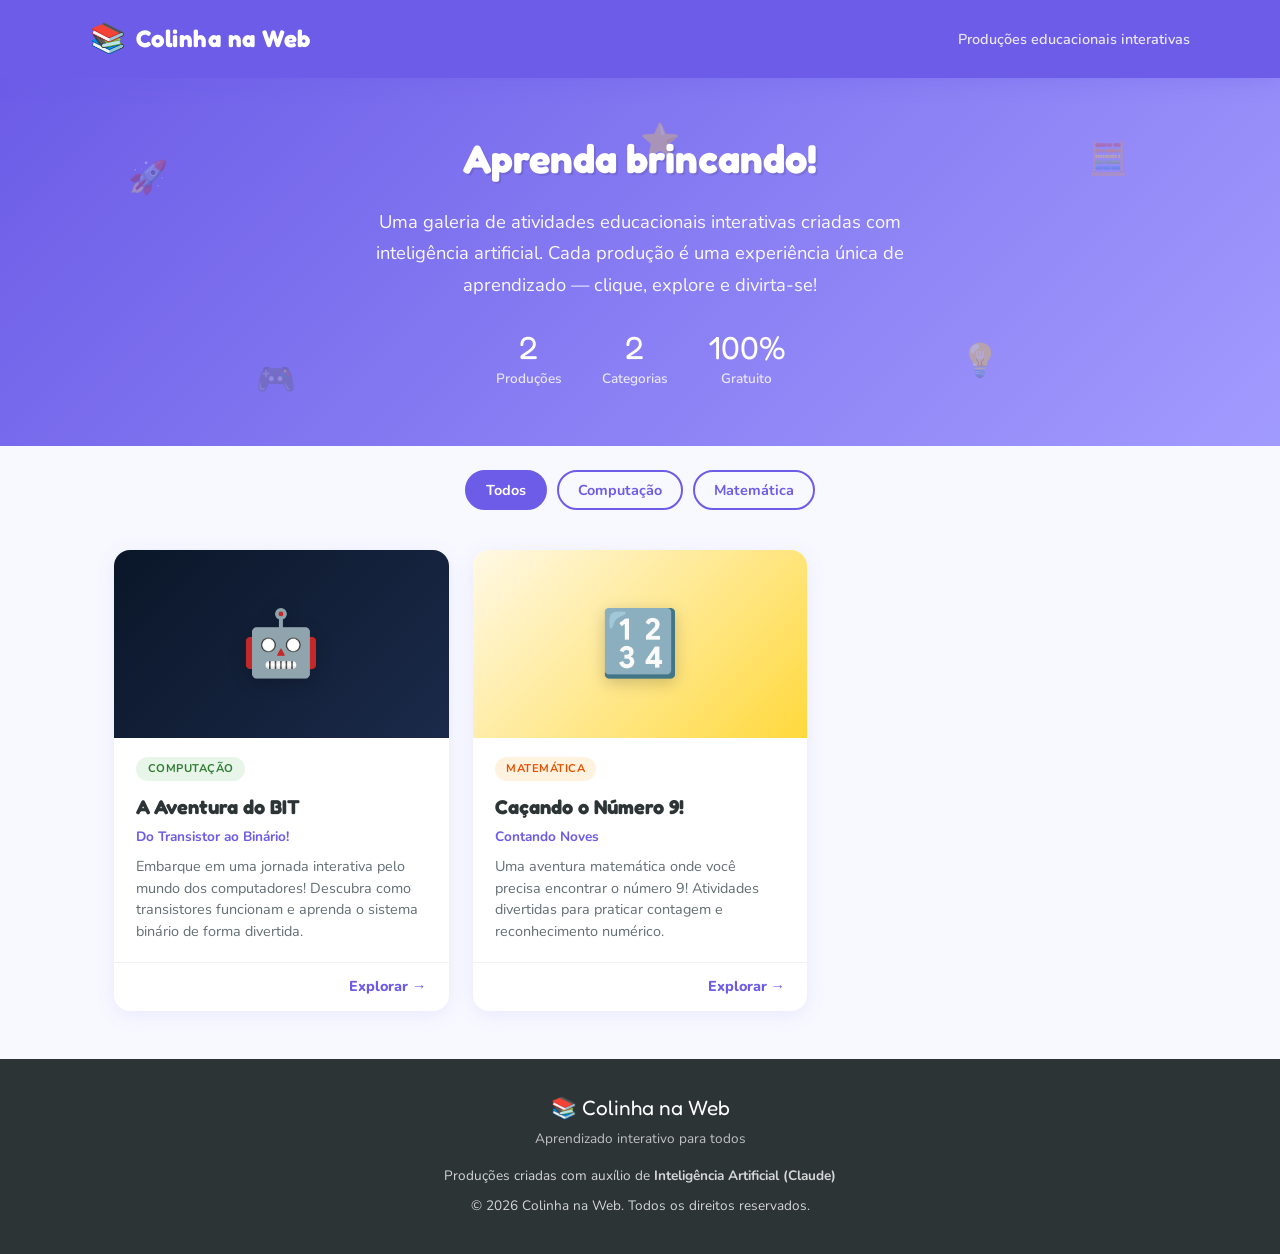
==== index.html @ 676eaa35 "feat: site inicial Colinha na Web com 2 produções - Página principal com galeria de cards (index.htm" ====
<!DOCTYPE html>
<html lang="pt-BR">
<head>
    <meta charset="UTF-8">
    <meta name="viewport" content="width=device-width, initial-scale=1.0">
    <title>Colinha na Web — Produções Educacionais Interativas</title>
    <meta name="description" content="Galeria de produções educacionais interativas feitas com inteligência artificial. Aprenda brincando com atividades de Matemática, Computação e muito mais!">
    <meta name="keywords" content="educação, interativo, matemática, computação, crianças, aprendizado, HTML, jogos educativos">
    <meta name="author" content="Colinha na Web">

    <!-- Open Graph -->
    <meta property="og:title" content="Colinha na Web — Produções Educacionais Interativas">
    <meta property="og:description" content="Galeria de produções educacionais interativas. Aprenda brincando!">
    <meta property="og:type" content="website">
    <meta property="og:url" content="https://colinhanaweb.com.br">
    <meta property="og:image" content="https://colinhanaweb.com.br/assets/og-image.png">
    <meta property="og:locale" content="pt_BR">

    <!-- Favicon -->
    <link rel="icon" type="image/x-icon" href="assets/favicon.ico">

    <!-- Google Fonts -->
    <link rel="preconnect" href="https://fonts.googleapis.com">
    <link rel="preconnect" href="https://fonts.gstatic.com" crossorigin>
    <link href="https://fonts.googleapis.com/css2?family=Fredoka+One&family=Nunito:wght@400;600;700;800&display=swap" rel="stylesheet">

    <link rel="stylesheet" href="style.css">
</head>
<body>

    <!-- Header -->
    <header class="header">
        <div class="header-content">
            <div class="logo">
                <span class="logo-icon">📚</span>
                <h1 class="logo-text">Colinha na Web</h1>
            </div>
            <p class="tagline">Produções educacionais interativas</p>
        </div>
    </header>

    <!-- Hero -->
    <section class="hero">
        <div class="hero-content">
            <h2 class="hero-title">Aprenda brincando!</h2>
            <p class="hero-description">
                Uma galeria de atividades educacionais interativas criadas com inteligência artificial.
                Cada produção é uma experiência única de aprendizado — clique, explore e divirta-se!
            </p>
            <div class="hero-stats">
                <div class="stat">
                    <span class="stat-number">2</span>
                    <span class="stat-label">Produções</span>
                </div>
                <div class="stat">
                    <span class="stat-number">2</span>
                    <span class="stat-label">Categorias</span>
                </div>
                <div class="stat">
                    <span class="stat-number">100%</span>
                    <span class="stat-label">Gratuito</span>
                </div>
            </div>
        </div>
        <div class="hero-decoration">
            <span class="floating-emoji" style="--delay: 0s; --x: 10%; --y: 20%;">🚀</span>
            <span class="floating-emoji" style="--delay: 1s; --x: 85%; --y: 15%;">🧮</span>
            <span class="floating-emoji" style="--delay: 2s; --x: 75%; --y: 70%;">💡</span>
            <span class="floating-emoji" style="--delay: 0.5s; --x: 20%; --y: 75%;">🎮</span>
            <span class="floating-emoji" style="--delay: 1.5s; --x: 50%; --y: 10%;">⭐</span>
        </div>
    </section>

    <!-- Filtros -->
    <section class="filters">
        <div class="filters-content">
            <button class="filter-btn active" data-filter="todos">Todos</button>
            <button class="filter-btn" data-filter="computacao">Computação</button>
            <button class="filter-btn" data-filter="matematica">Matemática</button>
        </div>
    </section>

    <!-- Grid de Produções -->
    <section class="gallery">
        <div class="gallery-grid">

            <!-- Card 1: Aventura do BIT -->
            <a href="producoes/aventura-do-bit-v2.html" class="card" data-tags="computacao">
                <div class="card-thumbnail">
                    <div class="card-thumbnail-placeholder" style="background: linear-gradient(135deg, #0A1628, #1B2A4A);">
                        <span class="card-thumbnail-emoji">🤖</span>
                    </div>
                </div>
                <div class="card-body">
                    <div class="card-tags">
                        <span class="tag tag-computacao">Computação</span>
                    </div>
                    <h3 class="card-title">A Aventura do BIT</h3>
                    <p class="card-subtitle">Do Transistor ao Binário!</p>
                    <p class="card-description">
                        Embarque em uma jornada interativa pelo mundo dos computadores!
                        Descubra como transistores funcionam e aprenda o sistema binário de forma divertida.
                    </p>
                </div>
                <div class="card-footer">
                    <span class="card-cta">Explorar →</span>
                </div>
            </a>

            <!-- Card 2: Contando Noves -->
            <a href="producoes/contando-noves.html" class="card" data-tags="matematica">
                <div class="card-thumbnail">
                    <div class="card-thumbnail-placeholder" style="background: linear-gradient(135deg, #FFF9E6, #FFD93D);">
                        <span class="card-thumbnail-emoji">🔢</span>
                    </div>
                </div>
                <div class="card-body">
                    <div class="card-tags">
                        <span class="tag tag-matematica">Matemática</span>
                    </div>
                    <h3 class="card-title">Caçando o Número 9!</h3>
                    <p class="card-subtitle">Contando Noves</p>
                    <p class="card-description">
                        Uma aventura matemática onde você precisa encontrar o número 9!
                        Atividades divertidas para praticar contagem e reconhecimento numérico.
                    </p>
                </div>
                <div class="card-footer">
                    <span class="card-cta">Explorar →</span>
                </div>
            </a>

        </div>
    </section>

    <!-- Footer -->
    <footer class="footer">
        <div class="footer-content">
            <div class="footer-brand">
                <span class="footer-logo">📚 Colinha na Web</span>
                <p class="footer-tagline">Aprendizado interativo para todos</p>
            </div>
            <div class="footer-info">
                <p>Produções criadas com auxílio de <strong>Inteligência Artificial (Claude)</strong></p>
                <p class="footer-copyright">&copy; 2026 Colinha na Web. Todos os direitos reservados.</p>
            </div>
        </div>
    </footer>

    <script src="script.js"></script>
</body>
</html>
---- style.css ----
/* ===== VARIÁVEIS ===== */
:root {
    --cor-primaria: #6C5CE7;
    --cor-secundaria: #00B894;
    --cor-destaque: #FF6B35;
    --cor-rosa: #E84393;
    --cor-amarelo: #FFD93D;
    --cor-azul: #0984E3;

    --bg-principal: #F8F9FF;
    --bg-card: #FFFFFF;
    --bg-header: #6C5CE7;

    --texto-escuro: #2D3436;
    --texto-medio: #636E72;
    --texto-claro: #B2BEC3;

    --sombra-card: 0 4px 20px rgba(108, 92, 231, 0.1);
    --sombra-card-hover: 0 8px 40px rgba(108, 92, 231, 0.2);

    --raio-borda: 16px;
    --raio-borda-sm: 8px;
    --raio-borda-tag: 20px;

    --transicao: 0.3s ease;

    --max-largura: 1100px;
}

/* ===== RESET ===== */
*,
*::before,
*::after {
    margin: 0;
    padding: 0;
    box-sizing: border-box;
}

/* ===== BASE ===== */
body {
    font-family: 'Nunito', sans-serif;
    background: var(--bg-principal);
    color: var(--texto-escuro);
    min-height: 100vh;
    overflow-x: hidden;
    line-height: 1.6;
}

/* ===== HEADER ===== */
.header {
    background: var(--bg-header);
    color: white;
    padding: 1rem 1.5rem;
    position: sticky;
    top: 0;
    z-index: 100;
    box-shadow: 0 2px 20px rgba(108, 92, 231, 0.3);
}

.header-content {
    max-width: var(--max-largura);
    margin: 0 auto;
    display: flex;
    align-items: center;
    justify-content: space-between;
    flex-wrap: wrap;
    gap: 0.5rem;
}

.logo {
    display: flex;
    align-items: center;
    gap: 0.6rem;
}

.logo-icon {
    font-size: 1.8rem;
}

.logo-text {
    font-family: 'Fredoka One', cursive;
    font-size: 1.5rem;
    letter-spacing: 0.5px;
}

.tagline {
    font-size: 0.9rem;
    opacity: 0.85;
    font-weight: 600;
}

/* ===== HERO ===== */
.hero {
    position: relative;
    background: linear-gradient(135deg, var(--cor-primaria) 0%, #a29bfe 100%);
    color: white;
    padding: 3rem 1.5rem 3.5rem;
    text-align: center;
    overflow: hidden;
}

.hero-content {
    position: relative;
    z-index: 2;
    max-width: var(--max-largura);
    margin: 0 auto;
}

.hero-title {
    font-family: 'Fredoka One', cursive;
    font-size: 2.5rem;
    margin-bottom: 1rem;
    text-shadow: 2px 2px 0 rgba(0, 0, 0, 0.1);
}

.hero-description {
    font-size: 1.15rem;
    max-width: 600px;
    margin: 0 auto 2rem;
    opacity: 0.95;
    line-height: 1.7;
}

.hero-stats {
    display: flex;
    justify-content: center;
    gap: 2.5rem;
    flex-wrap: wrap;
}

.stat {
    display: flex;
    flex-direction: column;
    align-items: center;
}

.stat-number {
    font-family: 'Fredoka One', cursive;
    font-size: 2rem;
    line-height: 1;
}

.stat-label {
    font-size: 0.85rem;
    opacity: 0.8;
    font-weight: 600;
    margin-top: 0.25rem;
}

/* Emojis flutuantes no hero */
.hero-decoration {
    position: absolute;
    top: 0;
    left: 0;
    width: 100%;
    height: 100%;
    pointer-events: none;
    z-index: 1;
}

.floating-emoji {
    position: absolute;
    font-size: 2rem;
    left: var(--x);
    top: var(--y);
    animation: float 4s ease-in-out infinite;
    animation-delay: var(--delay);
    opacity: 0.3;
}

@keyframes float {
    0%, 100% { transform: translateY(0) rotate(0deg); }
    50% { transform: translateY(-15px) rotate(10deg); }
}

/* ===== FILTROS ===== */
.filters {
    padding: 1.5rem;
    background: var(--bg-principal);
    position: sticky;
    top: 60px;
    z-index: 50;
}

.filters-content {
    max-width: var(--max-largura);
    margin: 0 auto;
    display: flex;
    gap: 0.6rem;
    flex-wrap: wrap;
    justify-content: center;
}

.filter-btn {
    font-family: 'Nunito', sans-serif;
    font-size: 0.9rem;
    font-weight: 700;
    padding: 0.5rem 1.2rem;
    border: 2px solid var(--cor-primaria);
    border-radius: var(--raio-borda-tag);
    background: transparent;
    color: var(--cor-primaria);
    cursor: pointer;
    transition: var(--transicao);
}

.filter-btn:hover {
    background: rgba(108, 92, 231, 0.1);
}

.filter-btn.active {
    background: var(--cor-primaria);
    color: white;
}

/* ===== GALERIA ===== */
.gallery {
    padding: 1rem 1.5rem 3rem;
    max-width: var(--max-largura);
    margin: 0 auto;
}

.gallery-grid {
    display: grid;
    grid-template-columns: repeat(auto-fill, minmax(300px, 1fr));
    gap: 1.5rem;
}

/* ===== CARD ===== */
.card {
    background: var(--bg-card);
    border-radius: var(--raio-borda);
    box-shadow: var(--sombra-card);
    overflow: hidden;
    text-decoration: none;
    color: inherit;
    display: flex;
    flex-direction: column;
    transition: transform var(--transicao), box-shadow var(--transicao);
    opacity: 0;
    transform: translateY(20px);
    animation: cardEntrada 0.5s ease forwards;
}

.card:nth-child(1) { animation-delay: 0.1s; }
.card:nth-child(2) { animation-delay: 0.2s; }
.card:nth-child(3) { animation-delay: 0.3s; }
.card:nth-child(4) { animation-delay: 0.4s; }
.card:nth-child(5) { animation-delay: 0.5s; }
.card:nth-child(6) { animation-delay: 0.6s; }

@keyframes cardEntrada {
    to {
        opacity: 1;
        transform: translateY(0);
    }
}

.card:hover {
    transform: translateY(-6px);
    box-shadow: var(--sombra-card-hover);
}

.card.hidden {
    display: none;
}

/* Card Thumbnail */
.card-thumbnail {
    width: 100%;
    aspect-ratio: 16 / 9;
    overflow: hidden;
}

.card-thumbnail img {
    width: 100%;
    height: 100%;
    object-fit: cover;
}

.card-thumbnail-placeholder {
    width: 100%;
    height: 100%;
    display: flex;
    align-items: center;
    justify-content: center;
}

.card-thumbnail-emoji {
    font-size: 4rem;
    filter: drop-shadow(0 4px 8px rgba(0, 0, 0, 0.2));
}

/* Card Body */
.card-body {
    padding: 1.2rem 1.4rem;
    flex: 1;
}

.card-tags {
    display: flex;
    gap: 0.4rem;
    flex-wrap: wrap;
    margin-bottom: 0.6rem;
}

.tag {
    font-size: 0.7rem;
    font-weight: 700;
    padding: 0.2rem 0.7rem;
    border-radius: var(--raio-borda-tag);
    text-transform: uppercase;
    letter-spacing: 0.5px;
}

.tag-computacao {
    background: #E8F5E9;
    color: #2E7D32;
}

.tag-matematica {
    background: #FFF3E0;
    color: #E65100;
}

.tag-ciencias {
    background: #E3F2FD;
    color: #1565C0;
}

.tag-portugues {
    background: #FCE4EC;
    color: #C62828;
}

.card-title {
    font-family: 'Fredoka One', cursive;
    font-size: 1.25rem;
    color: var(--texto-escuro);
    margin-bottom: 0.2rem;
}

.card-subtitle {
    font-size: 0.85rem;
    color: var(--cor-primaria);
    font-weight: 700;
    margin-bottom: 0.5rem;
}

.card-description {
    font-size: 0.9rem;
    color: var(--texto-medio);
    line-height: 1.5;
}

/* Card Footer */
.card-footer {
    padding: 0.8rem 1.4rem;
    border-top: 1px solid #F0F0F5;
    display: flex;
    justify-content: flex-end;
}

.card-cta {
    font-size: 0.9rem;
    font-weight: 800;
    color: var(--cor-primaria);
    transition: var(--transicao);
}

.card:hover .card-cta {
    color: var(--cor-destaque);
    letter-spacing: 1px;
}

/* ===== FOOTER ===== */
.footer {
    background: var(--texto-escuro);
    color: white;
    padding: 2rem 1.5rem;
    text-align: center;
}

.footer-content {
    max-width: var(--max-largura);
    margin: 0 auto;
}

.footer-brand {
    margin-bottom: 1rem;
}

.footer-logo {
    font-family: 'Fredoka One', cursive;
    font-size: 1.3rem;
}

.footer-tagline {
    font-size: 0.85rem;
    opacity: 0.7;
    margin-top: 0.2rem;
}

.footer-info p {
    font-size: 0.85rem;
    opacity: 0.8;
    margin-bottom: 0.3rem;
}

.footer-copyright {
    margin-top: 0.5rem;
    font-size: 0.8rem;
    opacity: 0.5;
}

/* ===== RESPONSIVO ===== */
@media (max-width: 768px) {
    .header-content {
        justify-content: center;
        text-align: center;
    }

    .tagline {
        width: 100%;
    }

    .hero-title {
        font-size: 1.8rem;
    }

    .hero-description {
        font-size: 1rem;
    }

    .hero-stats {
        gap: 1.5rem;
    }

    .gallery-grid {
        grid-template-columns: 1fr;
    }

    .floating-emoji {
        font-size: 1.5rem;
        opacity: 0.2;
    }
}

@media (max-width: 480px) {
    .hero {
        padding: 2rem 1rem 2.5rem;
    }

    .hero-title {
        font-size: 1.5rem;
    }

    .stat-number {
        font-size: 1.5rem;
    }

    .card-title {
        font-size: 1.1rem;
    }
}
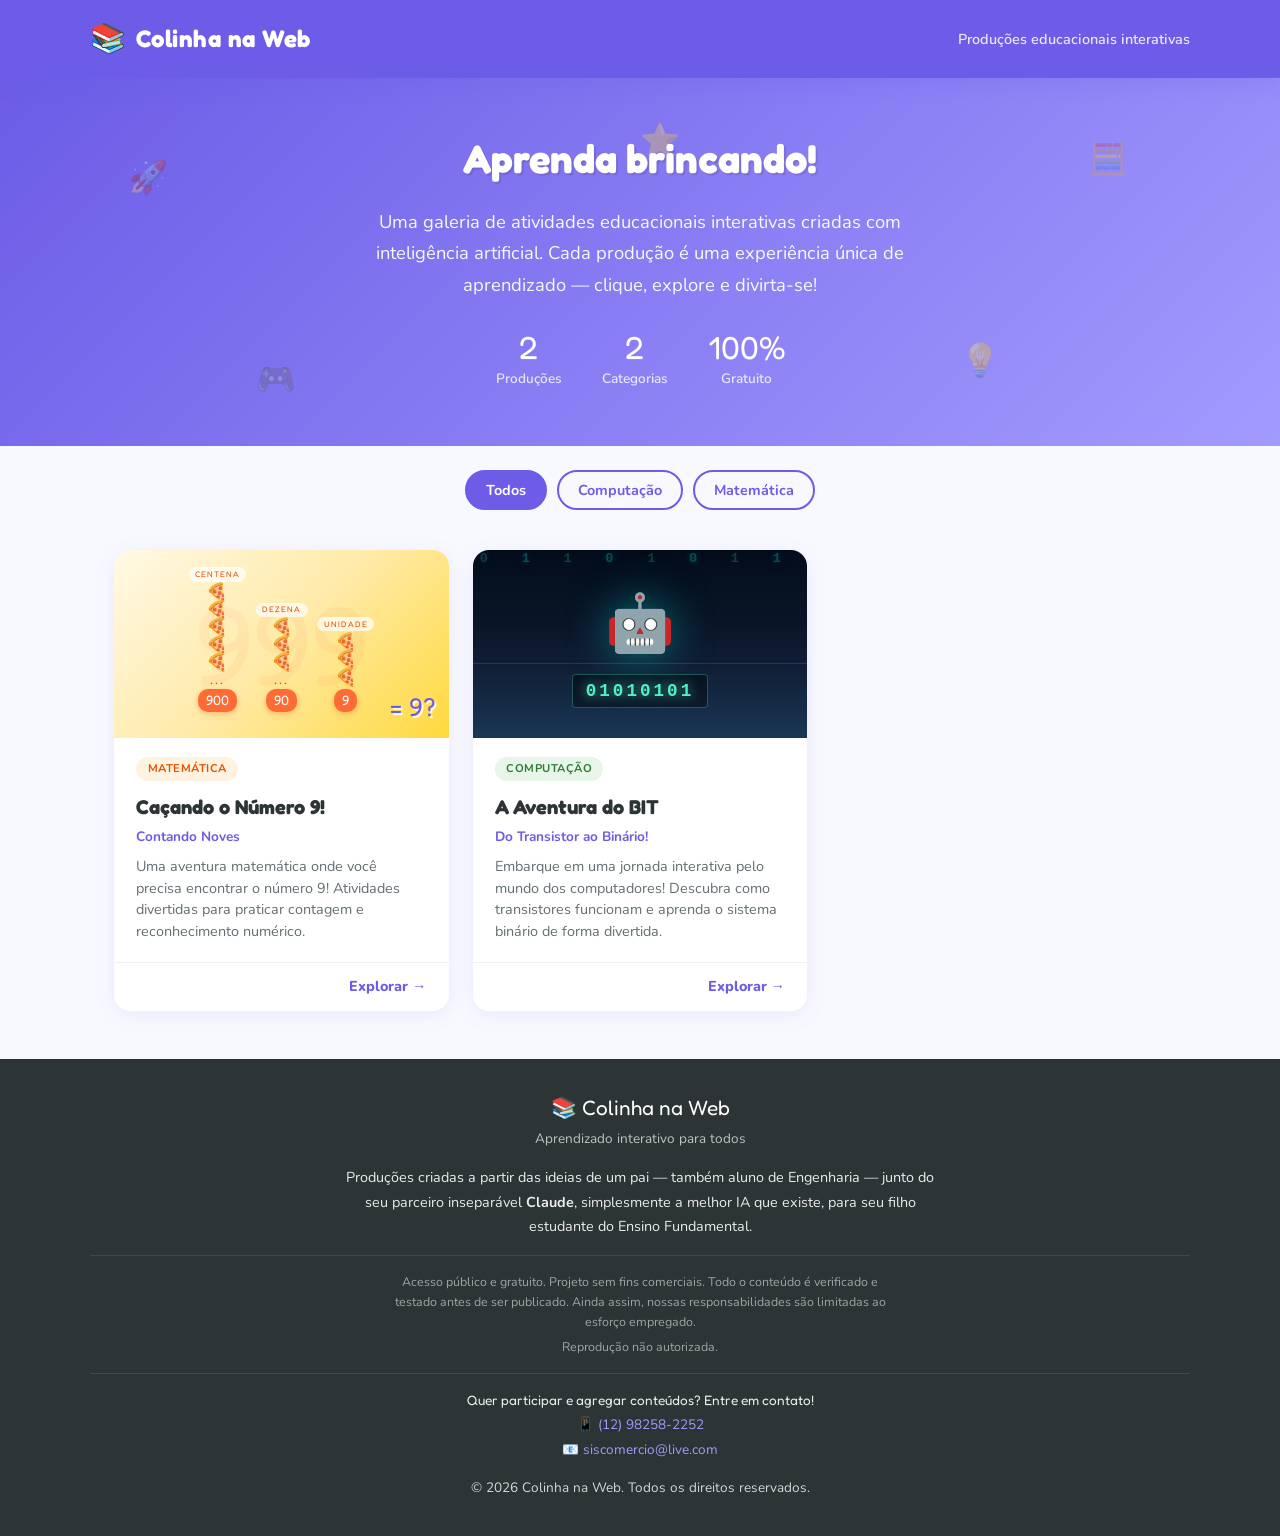
==== commit e837c1bd: "feat: footer com história do projeto, contato e capas temáticas - Capas CSS temáticas: Matrix binári" ====
--- a/index.html
+++ b/index.html
@@ -84,11 +84,87 @@
     <section class="gallery">
         <div class="gallery-grid">
 
-            <!-- Card 1: Aventura do BIT -->
+            <!-- Card 1: Contando Noves (primeiro, conforme ordem do colégio) -->
+            <a href="producoes/contando-noves.html" class="card" data-tags="matematica">
+                <div class="card-thumbnail">
+                    <div class="cover cover-noves">
+                        <!-- Pilha de pizzas -->
+                        <div class="pizza-stack">
+                            <!-- Centena -->
+                            <div class="pizza-tower pizza-tower-centena">
+                                <div class="pizza-label-top">CENTENA</div>
+                                <div class="pizza-slice">🍕</div>
+                                <div class="pizza-slice">🍕</div>
+                                <div class="pizza-slice">🍕</div>
+                                <div class="pizza-slice">🍕</div>
+                                <div class="pizza-slice">🍕</div>
+                                <div class="pizza-dots">...</div>
+                                <div class="pizza-count">900</div>
+                            </div>
+                            <!-- Dezena -->
+                            <div class="pizza-tower pizza-tower-dezena">
+                                <div class="pizza-label-top">DEZENA</div>
+                                <div class="pizza-slice">🍕</div>
+                                <div class="pizza-slice">🍕</div>
+                                <div class="pizza-slice">🍕</div>
+                                <div class="pizza-dots">...</div>
+                                <div class="pizza-count">90</div>
+                            </div>
+                            <!-- Unidade -->
+                            <div class="pizza-tower pizza-tower-unidade">
+                                <div class="pizza-label-top">UNIDADE</div>
+                                <div class="pizza-slice">🍕</div>
+                                <div class="pizza-slice">🍕</div>
+                                <div class="pizza-slice">🍕</div>
+                                <div class="pizza-count">9</div>
+                            </div>
+                        </div>
+                        <!-- Grande 999 ao fundo -->
+                        <div class="noves-bg-number">999</div>
+                        <!-- Destaque = 9? -->
+                        <div class="cover-center-noves">
+                            <span class="noves-question">= 9?</span>
+                        </div>
+                    </div>
+                </div>
+                <div class="card-body">
+                    <div class="card-tags">
+                        <span class="tag tag-matematica">Matemática</span>
+                    </div>
+                    <h3 class="card-title">Caçando o Número 9!</h3>
+                    <p class="card-subtitle">Contando Noves</p>
+                    <p class="card-description">
+                        Uma aventura matemática onde você precisa encontrar o número 9!
+                        Atividades divertidas para praticar contagem e reconhecimento numérico.
+                    </p>
+                </div>
+                <div class="card-footer">
+                    <span class="card-cta">Explorar →</span>
+                </div>
+            </a>
+
+            <!-- Card 2: Aventura do BIT -->
             <a href="producoes/aventura-do-bit-v2.html" class="card" data-tags="computacao">
                 <div class="card-thumbnail">
-                    <div class="card-thumbnail-placeholder" style="background: linear-gradient(135deg, #0A1628, #1B2A4A);">
-                        <span class="card-thumbnail-emoji">🤖</span>
+                    <div class="cover cover-bit">
+                        <!-- Chuva binária estilo Matrix -->
+                        <div class="bit-rain">
+                            <span class="bit-col" style="--col: 0; --speed: 3s; --delay: 0s;">01001010110</span>
+                            <span class="bit-col" style="--col: 1; --speed: 2.5s; --delay: 0.3s;">10110100101</span>
+                            <span class="bit-col" style="--col: 2; --speed: 3.5s; --delay: 0.7s;">01101001011</span>
+                            <span class="bit-col" style="--col: 3; --speed: 2.8s; --delay: 0.1s;">11010010110</span>
+                            <span class="bit-col" style="--col: 4; --speed: 3.2s; --delay: 0.5s;">00101101001</span>
+                            <span class="bit-col" style="--col: 5; --speed: 2.6s; --delay: 0.9s;">10010110100</span>
+                            <span class="bit-col" style="--col: 6; --speed: 3.1s; --delay: 0.4s;">01100101101</span>
+                            <span class="bit-col" style="--col: 7; --speed: 2.9s; --delay: 0.6s;">10101010101</span>
+                        </div>
+                        <!-- Circuito decorativo -->
+                        <div class="bit-circuit"></div>
+                        <!-- Conteúdo central -->
+                        <div class="cover-center">
+                            <span class="cover-robot">🤖</span>
+                            <span class="cover-label">01010101</span>
+                        </div>
                     </div>
                 </div>
                 <div class="card-body">
@@ -107,29 +183,6 @@
                 </div>
             </a>
 
-            <!-- Card 2: Contando Noves -->
-            <a href="producoes/contando-noves.html" class="card" data-tags="matematica">
-                <div class="card-thumbnail">
-                    <div class="card-thumbnail-placeholder" style="background: linear-gradient(135deg, #FFF9E6, #FFD93D);">
-                        <span class="card-thumbnail-emoji">🔢</span>
-                    </div>
-                </div>
-                <div class="card-body">
-                    <div class="card-tags">
-                        <span class="tag tag-matematica">Matemática</span>
-                    </div>
-                    <h3 class="card-title">Caçando o Número 9!</h3>
-                    <p class="card-subtitle">Contando Noves</p>
-                    <p class="card-description">
-                        Uma aventura matemática onde você precisa encontrar o número 9!
-                        Atividades divertidas para praticar contagem e reconhecimento numérico.
-                    </p>
-                </div>
-                <div class="card-footer">
-                    <span class="card-cta">Explorar →</span>
-                </div>
-            </a>
-
         </div>
     </section>
 
@@ -140,8 +193,27 @@
                 <span class="footer-logo">📚 Colinha na Web</span>
                 <p class="footer-tagline">Aprendizado interativo para todos</p>
             </div>
+            <div class="footer-about">
+                <p>
+                    Produções criadas a partir das ideias de um pai — também aluno de Engenharia — junto
+                    do seu parceiro inseparável <strong>Claude</strong>, simplesmente a melhor IA que existe,
+                    para seu filho estudante do Ensino Fundamental.
+                </p>
+            </div>
+            <div class="footer-legal">
+                <p>
+                    Acesso público e gratuito. Projeto sem fins comerciais.
+                    Todo o conteúdo é verificado e testado antes de ser publicado.
+                    Ainda assim, nossas responsabilidades são limitadas ao esforço empregado.
+                </p>
+                <p>Reprodução não autorizada.</p>
+            </div>
+            <div class="footer-contato">
+                <p class="footer-contato-titulo">Quer participar e agregar conteúdos? Entre em contato!</p>
+                <p>📱 <a href="tel:+5512982582252">(12) 98258-2252</a></p>
+                <p>📧 <a href="mailto:siscomercio@live.com">siscomercio@live.com</a></p>
+            </div>
             <div class="footer-info">
-                <p>Produções criadas com auxílio de <strong>Inteligência Artificial (Claude)</strong></p>
                 <p class="footer-copyright">&copy; 2026 Colinha na Web. Todos os direitos reservados.</p>
             </div>
         </div>
--- a/style.css
+++ b/style.css
@@ -291,6 +291,205 @@
     filter: drop-shadow(0 4px 8px rgba(0, 0, 0, 0.2));
 }
 
+/* ===== CAPAS TEMÁTICAS ===== */
+.cover {
+    width: 100%;
+    height: 100%;
+    position: relative;
+    overflow: hidden;
+    display: flex;
+    align-items: center;
+    justify-content: center;
+}
+
+/* --- CAPA: Aventura do BIT (Matrix binária) --- */
+.cover-bit {
+    background: linear-gradient(180deg, #020c1b 0%, #0A1628 40%, #1B2A4A 100%);
+}
+
+.bit-rain {
+    position: absolute;
+    top: 0;
+    left: 0;
+    width: 100%;
+    height: 100%;
+    overflow: hidden;
+}
+
+.bit-col {
+    position: absolute;
+    top: -100%;
+    left: calc(var(--col) * 12.5%);
+    font-family: 'Fira Code', 'Courier New', monospace;
+    font-size: 0.85rem;
+    font-weight: 700;
+    color: #00CEC9;
+    writing-mode: vertical-lr;
+    text-orientation: upright;
+    letter-spacing: 4px;
+    opacity: 0.35;
+    animation: bitFall var(--speed) linear infinite;
+    animation-delay: var(--delay);
+    text-shadow: 0 0 8px rgba(0, 206, 201, 0.6);
+}
+
+.bit-col:nth-child(odd) {
+    color: #55EFC4;
+    opacity: 0.2;
+}
+
+@keyframes bitFall {
+    0% { transform: translateY(-20%); }
+    100% { transform: translateY(220%); }
+}
+
+.bit-circuit {
+    position: absolute;
+    bottom: 0;
+    left: 0;
+    width: 100%;
+    height: 40%;
+    background: linear-gradient(0deg, rgba(0, 206, 201, 0.08) 0%, transparent 100%);
+    border-top: 1px solid rgba(0, 206, 201, 0.15);
+}
+
+.cover-center {
+    position: relative;
+    z-index: 2;
+    display: flex;
+    flex-direction: column;
+    align-items: center;
+    gap: 0.3rem;
+}
+
+.cover-robot {
+    font-size: 3.5rem;
+    filter: drop-shadow(0 0 20px rgba(0, 206, 201, 0.5));
+    animation: robotPulse 2s ease-in-out infinite;
+}
+
+@keyframes robotPulse {
+    0%, 100% { transform: scale(1); }
+    50% { transform: scale(1.08); }
+}
+
+.cover-label {
+    font-family: 'Fira Code', 'Courier New', monospace;
+    font-size: 1.1rem;
+    font-weight: 700;
+    color: #55EFC4;
+    letter-spacing: 3px;
+    text-shadow: 0 0 12px rgba(85, 239, 196, 0.8);
+    background: rgba(0, 0, 0, 0.4);
+    padding: 0.15rem 0.8rem;
+    border-radius: 4px;
+    border: 1px solid rgba(85, 239, 196, 0.3);
+}
+
+/* --- CAPA: Caçando o Número 9 (Pizzas empilhadas) --- */
+.cover-noves {
+    background: linear-gradient(135deg, #FFF9E6 0%, #FFEAA7 50%, #FFD93D 100%);
+}
+
+.pizza-stack {
+    position: relative;
+    z-index: 2;
+    display: flex;
+    align-items: flex-end;
+    justify-content: center;
+    gap: 0.6rem;
+    width: 100%;
+    padding: 0 1rem;
+    padding-bottom: 0.5rem;
+}
+
+.pizza-tower {
+    display: flex;
+    flex-direction: column;
+    align-items: center;
+    gap: 0;
+}
+
+.pizza-label-top {
+    font-family: 'Fredoka One', cursive;
+    font-size: 0.5rem;
+    color: #E65100;
+    letter-spacing: 1px;
+    margin-bottom: 0.15rem;
+    background: rgba(255, 255, 255, 0.7);
+    padding: 0.05rem 0.4rem;
+    border-radius: 8px;
+}
+
+.pizza-slice {
+    font-size: 1.1rem;
+    line-height: 1;
+    animation: pizzaWobble 3s ease-in-out infinite;
+}
+
+.pizza-tower-centena .pizza-slice { animation-delay: 0s; }
+.pizza-tower-dezena .pizza-slice { animation-delay: 0.3s; }
+.pizza-tower-unidade .pizza-slice { animation-delay: 0.6s; }
+
+@keyframes pizzaWobble {
+    0%, 100% { transform: rotate(0deg); }
+    25% { transform: rotate(-3deg); }
+    75% { transform: rotate(3deg); }
+}
+
+.pizza-dots {
+    font-family: 'Fredoka One', cursive;
+    font-size: 0.9rem;
+    color: #E65100;
+    line-height: 1;
+    letter-spacing: 2px;
+}
+
+.pizza-count {
+    font-family: 'Fredoka One', cursive;
+    font-size: 0.85rem;
+    color: white;
+    background: #FF6B35;
+    padding: 0.05rem 0.5rem;
+    border-radius: 10px;
+    margin-top: 0.15rem;
+    box-shadow: 0 2px 6px rgba(255, 107, 53, 0.4);
+}
+
+.noves-bg-number {
+    position: absolute;
+    font-family: 'Fredoka One', cursive;
+    font-size: 7rem;
+    color: rgba(255, 107, 53, 0.07);
+    z-index: 1;
+    letter-spacing: -2px;
+    top: 50%;
+    left: 50%;
+    transform: translate(-50%, -50%);
+    white-space: nowrap;
+}
+
+.cover-center-noves {
+    position: absolute;
+    bottom: 0.6rem;
+    right: 0.8rem;
+    z-index: 3;
+}
+
+.noves-question {
+    font-family: 'Fredoka One', cursive;
+    font-size: 1.6rem;
+    color: #6C5CE7;
+    text-shadow: 2px 2px 0 rgba(255, 255, 255, 0.8);
+    animation: questionBounce 2s ease-in-out infinite;
+    display: block;
+}
+
+@keyframes questionBounce {
+    0%, 100% { transform: translateY(0) rotate(0deg); }
+    50% { transform: translateY(-4px) rotate(-5deg); }
+}
+
 /* Card Body */
 .card-body {
     padding: 1.2rem 1.4rem;
@@ -401,6 +600,60 @@
     margin-top: 0.2rem;
 }
 
+.footer-about {
+    margin-bottom: 1rem;
+}
+
+.footer-about p {
+    font-size: 0.9rem;
+    opacity: 0.9;
+    line-height: 1.7;
+    max-width: 600px;
+    margin: 0 auto;
+}
+
+.footer-legal {
+    margin-bottom: 1rem;
+    padding-top: 1rem;
+    border-top: 1px solid rgba(255, 255, 255, 0.1);
+}
+
+.footer-legal p {
+    font-size: 0.78rem;
+    opacity: 0.55;
+    line-height: 1.6;
+    max-width: 500px;
+    margin: 0 auto 0.3rem;
+}
+
+.footer-contato {
+    margin-bottom: 1rem;
+    padding-top: 1rem;
+    border-top: 1px solid rgba(255, 255, 255, 0.1);
+}
+
+.footer-contato-titulo {
+    font-family: 'Fredoka One', cursive;
+    font-size: 0.95rem;
+    margin-bottom: 0.4rem;
+    opacity: 0.9;
+}
+
+.footer-contato p {
+    font-size: 0.85rem;
+    margin-bottom: 0.2rem;
+}
+
+.footer-contato a {
+    color: #a29bfe;
+    text-decoration: none;
+    transition: 0.3s ease;
+}
+
+.footer-contato a:hover {
+    color: #FFD93D;
+}
+
 .footer-info p {
     font-size: 0.85rem;
     opacity: 0.8;
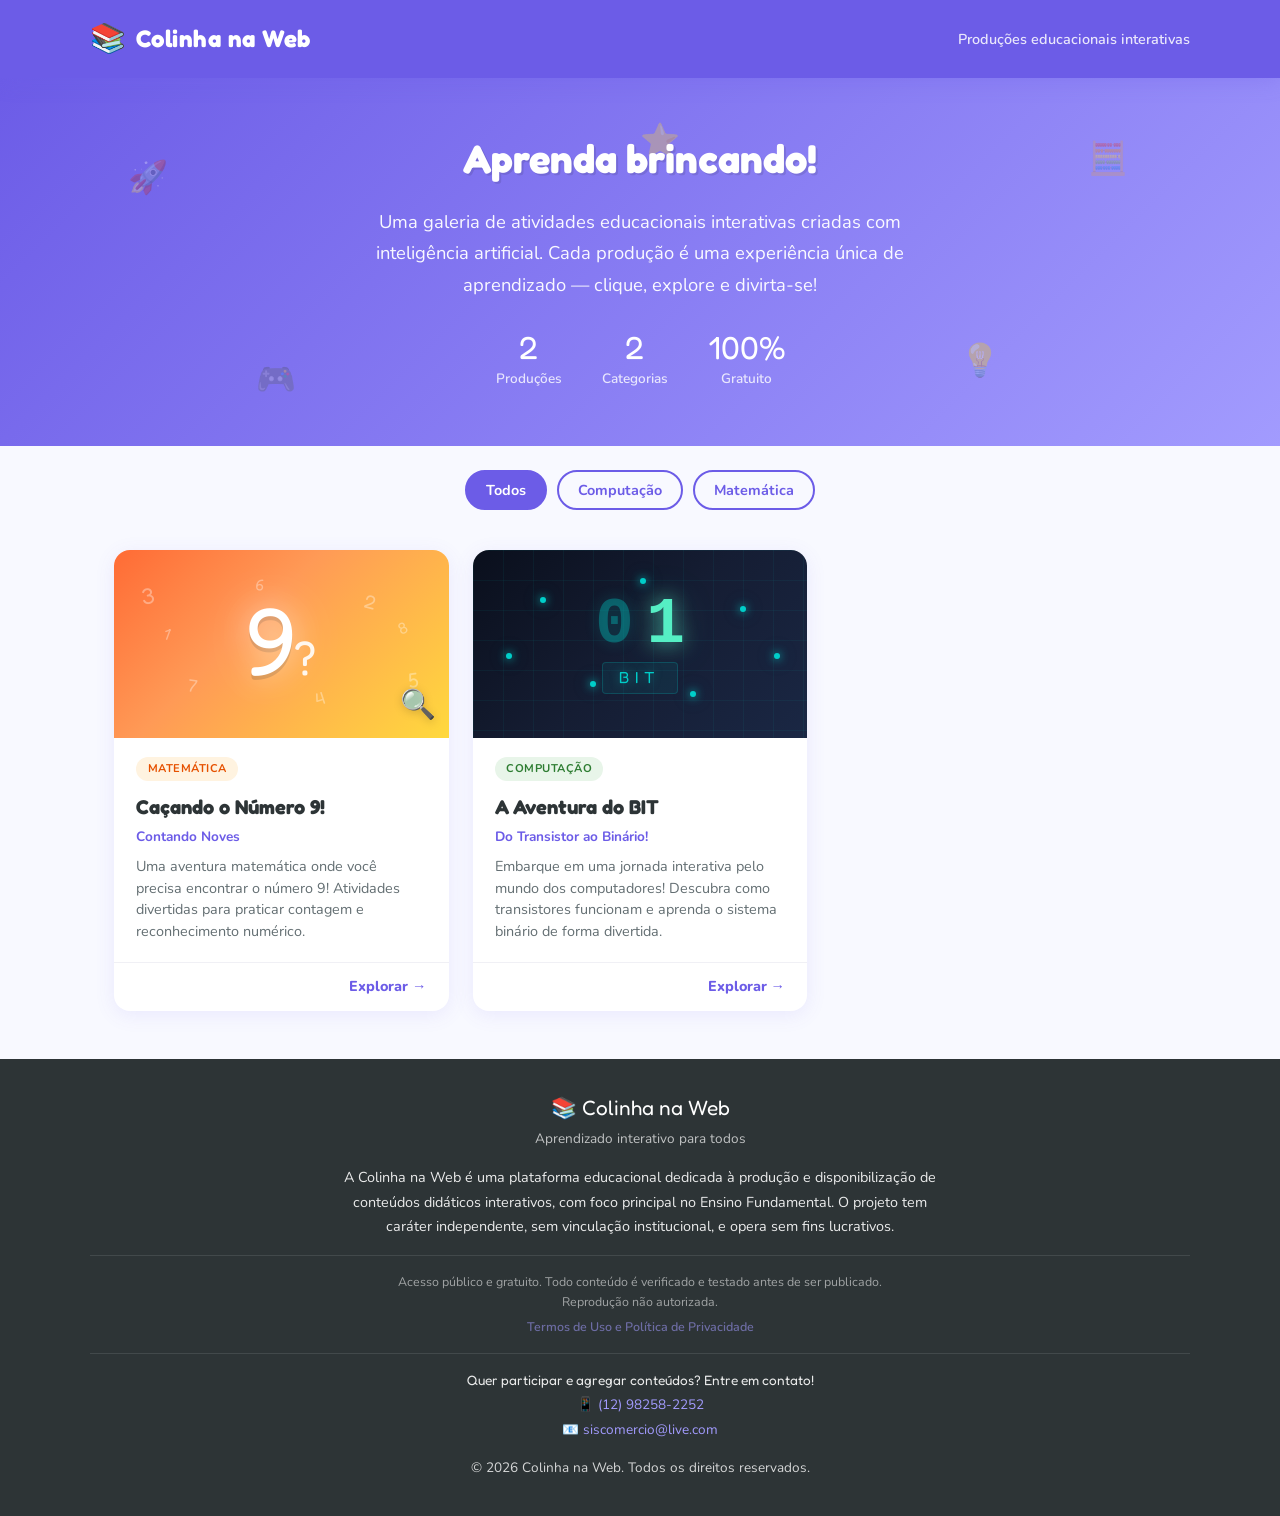
==== commit b618b946: "feat: capas redesenhadas, footer profissional e termos de uso - Capa Noves: grande "9?" com números " ====
--- a/index.html
+++ b/index.html
@@ -88,43 +88,22 @@
             <a href="producoes/contando-noves.html" class="card" data-tags="matematica">
                 <div class="card-thumbnail">
                     <div class="cover cover-noves">
-                        <!-- Pilha de pizzas -->
-                        <div class="pizza-stack">
-                            <!-- Centena -->
-                            <div class="pizza-tower pizza-tower-centena">
-                                <div class="pizza-label-top">CENTENA</div>
-                                <div class="pizza-slice">🍕</div>
-                                <div class="pizza-slice">🍕</div>
-                                <div class="pizza-slice">🍕</div>
-                                <div class="pizza-slice">🍕</div>
-                                <div class="pizza-slice">🍕</div>
-                                <div class="pizza-dots">...</div>
-                                <div class="pizza-count">900</div>
-                            </div>
-                            <!-- Dezena -->
-                            <div class="pizza-tower pizza-tower-dezena">
-                                <div class="pizza-label-top">DEZENA</div>
-                                <div class="pizza-slice">🍕</div>
-                                <div class="pizza-slice">🍕</div>
-                                <div class="pizza-slice">🍕</div>
-                                <div class="pizza-dots">...</div>
-                                <div class="pizza-count">90</div>
-                            </div>
-                            <!-- Unidade -->
-                            <div class="pizza-tower pizza-tower-unidade">
-                                <div class="pizza-label-top">UNIDADE</div>
-                                <div class="pizza-slice">🍕</div>
-                                <div class="pizza-slice">🍕</div>
-                                <div class="pizza-slice">🍕</div>
-                                <div class="pizza-count">9</div>
-                            </div>
+                        <!-- Números espalhados ao fundo -->
+                        <span class="noves-num" style="--x: 8%; --y: 15%; --size: 1.4rem; --rot: -12deg;">3</span>
+                        <span class="noves-num" style="--x: 22%; --y: 65%; --size: 1.1rem; --rot: 8deg;">7</span>
+                        <span class="noves-num" style="--x: 75%; --y: 20%; --size: 1.2rem; --rot: 15deg;">2</span>
+                        <span class="noves-num" style="--x: 88%; --y: 60%; --size: 1.3rem; --rot: -8deg;">5</span>
+                        <span class="noves-num" style="--x: 15%; --y: 38%; --size: 1rem; --rot: 20deg;">1</span>
+                        <span class="noves-num" style="--x: 60%; --y: 72%; --size: 1.1rem; --rot: -18deg;">4</span>
+                        <span class="noves-num" style="--x: 42%; --y: 12%; --size: 1rem; --rot: 5deg;">6</span>
+                        <span class="noves-num" style="--x: 85%; --y: 35%; --size: 1rem; --rot: -25deg;">8</span>
+                        <!-- Grande 9 central -->
+                        <div class="noves-hero">
+                            <span class="noves-big">9</span>
+                            <span class="noves-interrogacao">?</span>
                         </div>
-                        <!-- Grande 999 ao fundo -->
-                        <div class="noves-bg-number">999</div>
-                        <!-- Destaque = 9? -->
-                        <div class="cover-center-noves">
-                            <span class="noves-question">= 9?</span>
-                        </div>
+                        <!-- Lupa decorativa -->
+                        <div class="noves-lupa">🔍</div>
                     </div>
                 </div>
                 <div class="card-body">
@@ -147,23 +126,23 @@
             <a href="producoes/aventura-do-bit-v2.html" class="card" data-tags="computacao">
                 <div class="card-thumbnail">
                     <div class="cover cover-bit">
-                        <!-- Chuva binária estilo Matrix -->
-                        <div class="bit-rain">
-                            <span class="bit-col" style="--col: 0; --speed: 3s; --delay: 0s;">01001010110</span>
-                            <span class="bit-col" style="--col: 1; --speed: 2.5s; --delay: 0.3s;">10110100101</span>
-                            <span class="bit-col" style="--col: 2; --speed: 3.5s; --delay: 0.7s;">01101001011</span>
-                            <span class="bit-col" style="--col: 3; --speed: 2.8s; --delay: 0.1s;">11010010110</span>
-                            <span class="bit-col" style="--col: 4; --speed: 3.2s; --delay: 0.5s;">00101101001</span>
-                            <span class="bit-col" style="--col: 5; --speed: 2.6s; --delay: 0.9s;">10010110100</span>
-                            <span class="bit-col" style="--col: 6; --speed: 3.1s; --delay: 0.4s;">01100101101</span>
-                            <span class="bit-col" style="--col: 7; --speed: 2.9s; --delay: 0.6s;">10101010101</span>
-                        </div>
-                        <!-- Circuito decorativo -->
-                        <div class="bit-circuit"></div>
-                        <!-- Conteúdo central -->
-                        <div class="cover-center">
-                            <span class="cover-robot">🤖</span>
-                            <span class="cover-label">01010101</span>
+                        <!-- Grid de circuito ao fundo -->
+                        <div class="bit-grid"></div>
+                        <!-- Nós do circuito com glow -->
+                        <span class="bit-node" style="--x: 20%; --y: 25%; --delay: 0s;"></span>
+                        <span class="bit-node" style="--x: 50%; --y: 15%; --delay: 0.4s;"></span>
+                        <span class="bit-node" style="--x: 80%; --y: 30%; --delay: 0.8s;"></span>
+                        <span class="bit-node" style="--x: 35%; --y: 70%; --delay: 1.2s;"></span>
+                        <span class="bit-node" style="--x: 65%; --y: 75%; --delay: 0.6s;"></span>
+                        <span class="bit-node" style="--x: 10%; --y: 55%; --delay: 1s;"></span>
+                        <span class="bit-node" style="--x: 90%; --y: 55%; --delay: 0.2s;"></span>
+                        <!-- Display central -->
+                        <div class="bit-display">
+                            <div class="bit-display-row">
+                                <span class="bit-digit bit-zero">0</span>
+                                <span class="bit-digit bit-one">1</span>
+                            </div>
+                            <div class="bit-display-label">BIT</div>
                         </div>
                     </div>
                 </div>
@@ -195,18 +174,17 @@
             </div>
             <div class="footer-about">
                 <p>
-                    Produções criadas a partir das ideias de um pai — também aluno de Engenharia — junto
-                    do seu parceiro inseparável <strong>Claude</strong>, simplesmente a melhor IA que existe,
-                    para seu filho estudante do Ensino Fundamental.
+                    A Colinha na Web é uma plataforma educacional dedicada à produção e disponibilização
+                    de conteúdos didáticos interativos, com foco principal no Ensino Fundamental.
+                    O projeto tem caráter independente, sem vinculação institucional, e opera sem fins lucrativos.
                 </p>
             </div>
             <div class="footer-legal">
                 <p>
-                    Acesso público e gratuito. Projeto sem fins comerciais.
-                    Todo o conteúdo é verificado e testado antes de ser publicado.
-                    Ainda assim, nossas responsabilidades são limitadas ao esforço empregado.
+                    Acesso público e gratuito. Todo conteúdo é verificado e testado antes de ser publicado.
+                    Reprodução não autorizada.
                 </p>
-                <p>Reprodução não autorizada.</p>
+                <p><a href="termos-de-uso.html" class="footer-termos-link">Termos de Uso e Política de Privacidade</a></p>
             </div>
             <div class="footer-contato">
                 <p class="footer-contato-titulo">Quer participar e agregar conteúdos? Entre em contato!</p>
--- a/style.css
+++ b/style.css
@@ -302,58 +302,128 @@
     justify-content: center;
 }
 
-/* --- CAPA: Aventura do BIT (Matrix binária) --- */
+/* --------------------------------------------------------
+   CAPA: Caçando o Número 9
+   Conceito: "Onde está o 9?" — números espalhados, lupa,
+   o 9 gigante brilhando no centro, convida a clicar.
+   -------------------------------------------------------- */
+.cover-noves {
+    background: linear-gradient(135deg, #FF6B35 0%, #FF9A56 40%, #FFD93D 100%);
+}
+
+/* Números espalhados (1–8, desfocados) */
+.noves-num {
+    position: absolute;
+    left: var(--x);
+    top: var(--y);
+    font-family: 'Fredoka One', cursive;
+    font-size: var(--size);
+    color: rgba(255, 255, 255, 0.35);
+    transform: rotate(var(--rot));
+    z-index: 1;
+    user-select: none;
+}
+
+/* O grande 9 central */
+.noves-hero {
+    position: relative;
+    z-index: 2;
+    display: flex;
+    align-items: baseline;
+    gap: 0;
+}
+
+.noves-big {
+    font-family: 'Fredoka One', cursive;
+    font-size: 6rem;
+    line-height: 1;
+    color: white;
+    text-shadow:
+        0 0 30px rgba(255, 255, 255, 0.6),
+        0 0 60px rgba(255, 255, 255, 0.3),
+        0 4px 0 rgba(0, 0, 0, 0.15);
+    animation: novePulse 2.5s ease-in-out infinite;
+}
+
+@keyframes novePulse {
+    0%, 100% { transform: scale(1); text-shadow: 0 0 30px rgba(255,255,255,0.6), 0 0 60px rgba(255,255,255,0.3), 0 4px 0 rgba(0,0,0,0.15); }
+    50% { transform: scale(1.06); text-shadow: 0 0 40px rgba(255,255,255,0.8), 0 0 80px rgba(255,255,255,0.4), 0 4px 0 rgba(0,0,0,0.15); }
+}
+
+.noves-interrogacao {
+    font-family: 'Fredoka One', cursive;
+    font-size: 3rem;
+    color: white;
+    opacity: 0.9;
+    animation: questionBounce 1.5s ease-in-out infinite;
+    margin-left: -0.2rem;
+}
+
+@keyframes questionBounce {
+    0%, 100% { transform: translateY(0) rotate(0deg); }
+    50% { transform: translateY(-6px) rotate(8deg); }
+}
+
+/* Lupa no canto */
+.noves-lupa {
+    position: absolute;
+    bottom: 0.6rem;
+    right: 0.8rem;
+    font-size: 1.8rem;
+    z-index: 3;
+    animation: lupaSwing 3s ease-in-out infinite;
+    filter: drop-shadow(0 2px 4px rgba(0,0,0,0.2));
+}
+
+@keyframes lupaSwing {
+    0%, 100% { transform: rotate(-10deg); }
+    50% { transform: rotate(10deg); }
+}
+
+/* --------------------------------------------------------
+   CAPA: Aventura do BIT
+   Conceito: Circuito com nós brilhantes, display neon
+   central mostrando "0 1" — tech e convidativo.
+   -------------------------------------------------------- */
 .cover-bit {
-    background: linear-gradient(180deg, #020c1b 0%, #0A1628 40%, #1B2A4A 100%);
-}
-
-.bit-rain {
+    background: linear-gradient(135deg, #0a0f1c 0%, #151d33 50%, #1a2744 100%);
+}
+
+/* Grid de circuito ao fundo */
+.bit-grid {
     position: absolute;
     top: 0;
     left: 0;
     width: 100%;
     height: 100%;
-    overflow: hidden;
-}
-
-.bit-col {
+    background-image:
+        linear-gradient(rgba(0, 206, 201, 0.06) 1px, transparent 1px),
+        linear-gradient(90deg, rgba(0, 206, 201, 0.06) 1px, transparent 1px);
+    background-size: 30px 30px;
+}
+
+/* Nós do circuito */
+.bit-node {
     position: absolute;
-    top: -100%;
-    left: calc(var(--col) * 12.5%);
-    font-family: 'Fira Code', 'Courier New', monospace;
-    font-size: 0.85rem;
-    font-weight: 700;
-    color: #00CEC9;
-    writing-mode: vertical-lr;
-    text-orientation: upright;
-    letter-spacing: 4px;
-    opacity: 0.35;
-    animation: bitFall var(--speed) linear infinite;
+    left: var(--x);
+    top: var(--y);
+    width: 6px;
+    height: 6px;
+    background: #00CEC9;
+    border-radius: 50%;
+    z-index: 1;
+    box-shadow: 0 0 8px #00CEC9, 0 0 20px rgba(0, 206, 201, 0.4);
+    animation: nodeGlow 2s ease-in-out infinite;
     animation-delay: var(--delay);
-    text-shadow: 0 0 8px rgba(0, 206, 201, 0.6);
-}
-
-.bit-col:nth-child(odd) {
-    color: #55EFC4;
-    opacity: 0.2;
-}
-
-@keyframes bitFall {
-    0% { transform: translateY(-20%); }
-    100% { transform: translateY(220%); }
-}
-
-.bit-circuit {
-    position: absolute;
-    bottom: 0;
-    left: 0;
-    width: 100%;
-    height: 40%;
-    background: linear-gradient(0deg, rgba(0, 206, 201, 0.08) 0%, transparent 100%);
-    border-top: 1px solid rgba(0, 206, 201, 0.15);
-}
-
-.cover-center {
+}
+
+@keyframes nodeGlow {
+    0%, 100% { opacity: 0.4; transform: scale(1); box-shadow: 0 0 8px #00CEC9, 0 0 20px rgba(0,206,201,0.3); }
+    50% { opacity: 1; transform: scale(1.5); box-shadow: 0 0 12px #00CEC9, 0 0 30px rgba(0,206,201,0.6); }
+}
+
+/* Display central 0 1 */
+.bit-display {
     position: relative;
     z-index: 2;
     display: flex;
@@ -362,132 +432,50 @@
     gap: 0.3rem;
 }
 
-.cover-robot {
-    font-size: 3.5rem;
-    filter: drop-shadow(0 0 20px rgba(0, 206, 201, 0.5));
-    animation: robotPulse 2s ease-in-out infinite;
-}
-
-@keyframes robotPulse {
-    0%, 100% { transform: scale(1); }
-    50% { transform: scale(1.08); }
-}
-
-.cover-label {
-    font-family: 'Fira Code', 'Courier New', monospace;
-    font-size: 1.1rem;
-    font-weight: 700;
+.bit-display-row {
+    display: flex;
+    gap: 0.8rem;
+}
+
+.bit-digit {
+    font-family: 'Courier New', monospace;
+    font-size: 4rem;
+    font-weight: 900;
+    line-height: 1;
+}
+
+.bit-zero {
+    color: rgba(0, 206, 201, 0.35);
+    text-shadow: 0 0 15px rgba(0, 206, 201, 0.2);
+    animation: digitDim 3s ease-in-out infinite;
+}
+
+.bit-one {
     color: #55EFC4;
-    letter-spacing: 3px;
-    text-shadow: 0 0 12px rgba(85, 239, 196, 0.8);
-    background: rgba(0, 0, 0, 0.4);
-    padding: 0.15rem 0.8rem;
+    text-shadow: 0 0 20px rgba(85, 239, 196, 0.7), 0 0 40px rgba(85, 239, 196, 0.3);
+    animation: digitBright 3s ease-in-out infinite;
+}
+
+@keyframes digitDim {
+    0%, 100% { opacity: 0.5; }
+    50% { opacity: 1; color: #55EFC4; text-shadow: 0 0 20px rgba(85,239,196,0.7), 0 0 40px rgba(85,239,196,0.3); }
+}
+
+@keyframes digitBright {
+    0%, 100% { opacity: 1; }
+    50% { opacity: 0.5; color: rgba(0,206,201,0.35); text-shadow: 0 0 15px rgba(0,206,201,0.2); }
+}
+
+.bit-display-label {
+    font-family: 'Fredoka One', cursive;
+    font-size: 1rem;
+    letter-spacing: 6px;
+    color: #00CEC9;
+    text-shadow: 0 0 10px rgba(0, 206, 201, 0.5);
+    background: rgba(0, 206, 201, 0.08);
+    padding: 0.15rem 1rem;
+    border: 1px solid rgba(0, 206, 201, 0.2);
     border-radius: 4px;
-    border: 1px solid rgba(85, 239, 196, 0.3);
-}
-
-/* --- CAPA: Caçando o Número 9 (Pizzas empilhadas) --- */
-.cover-noves {
-    background: linear-gradient(135deg, #FFF9E6 0%, #FFEAA7 50%, #FFD93D 100%);
-}
-
-.pizza-stack {
-    position: relative;
-    z-index: 2;
-    display: flex;
-    align-items: flex-end;
-    justify-content: center;
-    gap: 0.6rem;
-    width: 100%;
-    padding: 0 1rem;
-    padding-bottom: 0.5rem;
-}
-
-.pizza-tower {
-    display: flex;
-    flex-direction: column;
-    align-items: center;
-    gap: 0;
-}
-
-.pizza-label-top {
-    font-family: 'Fredoka One', cursive;
-    font-size: 0.5rem;
-    color: #E65100;
-    letter-spacing: 1px;
-    margin-bottom: 0.15rem;
-    background: rgba(255, 255, 255, 0.7);
-    padding: 0.05rem 0.4rem;
-    border-radius: 8px;
-}
-
-.pizza-slice {
-    font-size: 1.1rem;
-    line-height: 1;
-    animation: pizzaWobble 3s ease-in-out infinite;
-}
-
-.pizza-tower-centena .pizza-slice { animation-delay: 0s; }
-.pizza-tower-dezena .pizza-slice { animation-delay: 0.3s; }
-.pizza-tower-unidade .pizza-slice { animation-delay: 0.6s; }
-
-@keyframes pizzaWobble {
-    0%, 100% { transform: rotate(0deg); }
-    25% { transform: rotate(-3deg); }
-    75% { transform: rotate(3deg); }
-}
-
-.pizza-dots {
-    font-family: 'Fredoka One', cursive;
-    font-size: 0.9rem;
-    color: #E65100;
-    line-height: 1;
-    letter-spacing: 2px;
-}
-
-.pizza-count {
-    font-family: 'Fredoka One', cursive;
-    font-size: 0.85rem;
-    color: white;
-    background: #FF6B35;
-    padding: 0.05rem 0.5rem;
-    border-radius: 10px;
-    margin-top: 0.15rem;
-    box-shadow: 0 2px 6px rgba(255, 107, 53, 0.4);
-}
-
-.noves-bg-number {
-    position: absolute;
-    font-family: 'Fredoka One', cursive;
-    font-size: 7rem;
-    color: rgba(255, 107, 53, 0.07);
-    z-index: 1;
-    letter-spacing: -2px;
-    top: 50%;
-    left: 50%;
-    transform: translate(-50%, -50%);
-    white-space: nowrap;
-}
-
-.cover-center-noves {
-    position: absolute;
-    bottom: 0.6rem;
-    right: 0.8rem;
-    z-index: 3;
-}
-
-.noves-question {
-    font-family: 'Fredoka One', cursive;
-    font-size: 1.6rem;
-    color: #6C5CE7;
-    text-shadow: 2px 2px 0 rgba(255, 255, 255, 0.8);
-    animation: questionBounce 2s ease-in-out infinite;
-    display: block;
-}
-
-@keyframes questionBounce {
-    0%, 100% { transform: translateY(0) rotate(0deg); }
-    50% { transform: translateY(-4px) rotate(-5deg); }
 }
 
 /* Card Body */
@@ -626,6 +614,18 @@
     margin: 0 auto 0.3rem;
 }
 
+.footer-termos-link {
+    color: #a29bfe;
+    text-decoration: none;
+    font-weight: 600;
+    transition: 0.3s ease;
+}
+
+.footer-termos-link:hover {
+    color: #FFD93D;
+    text-decoration: underline;
+}
+
 .footer-contato {
     margin-bottom: 1rem;
     padding-top: 1rem;
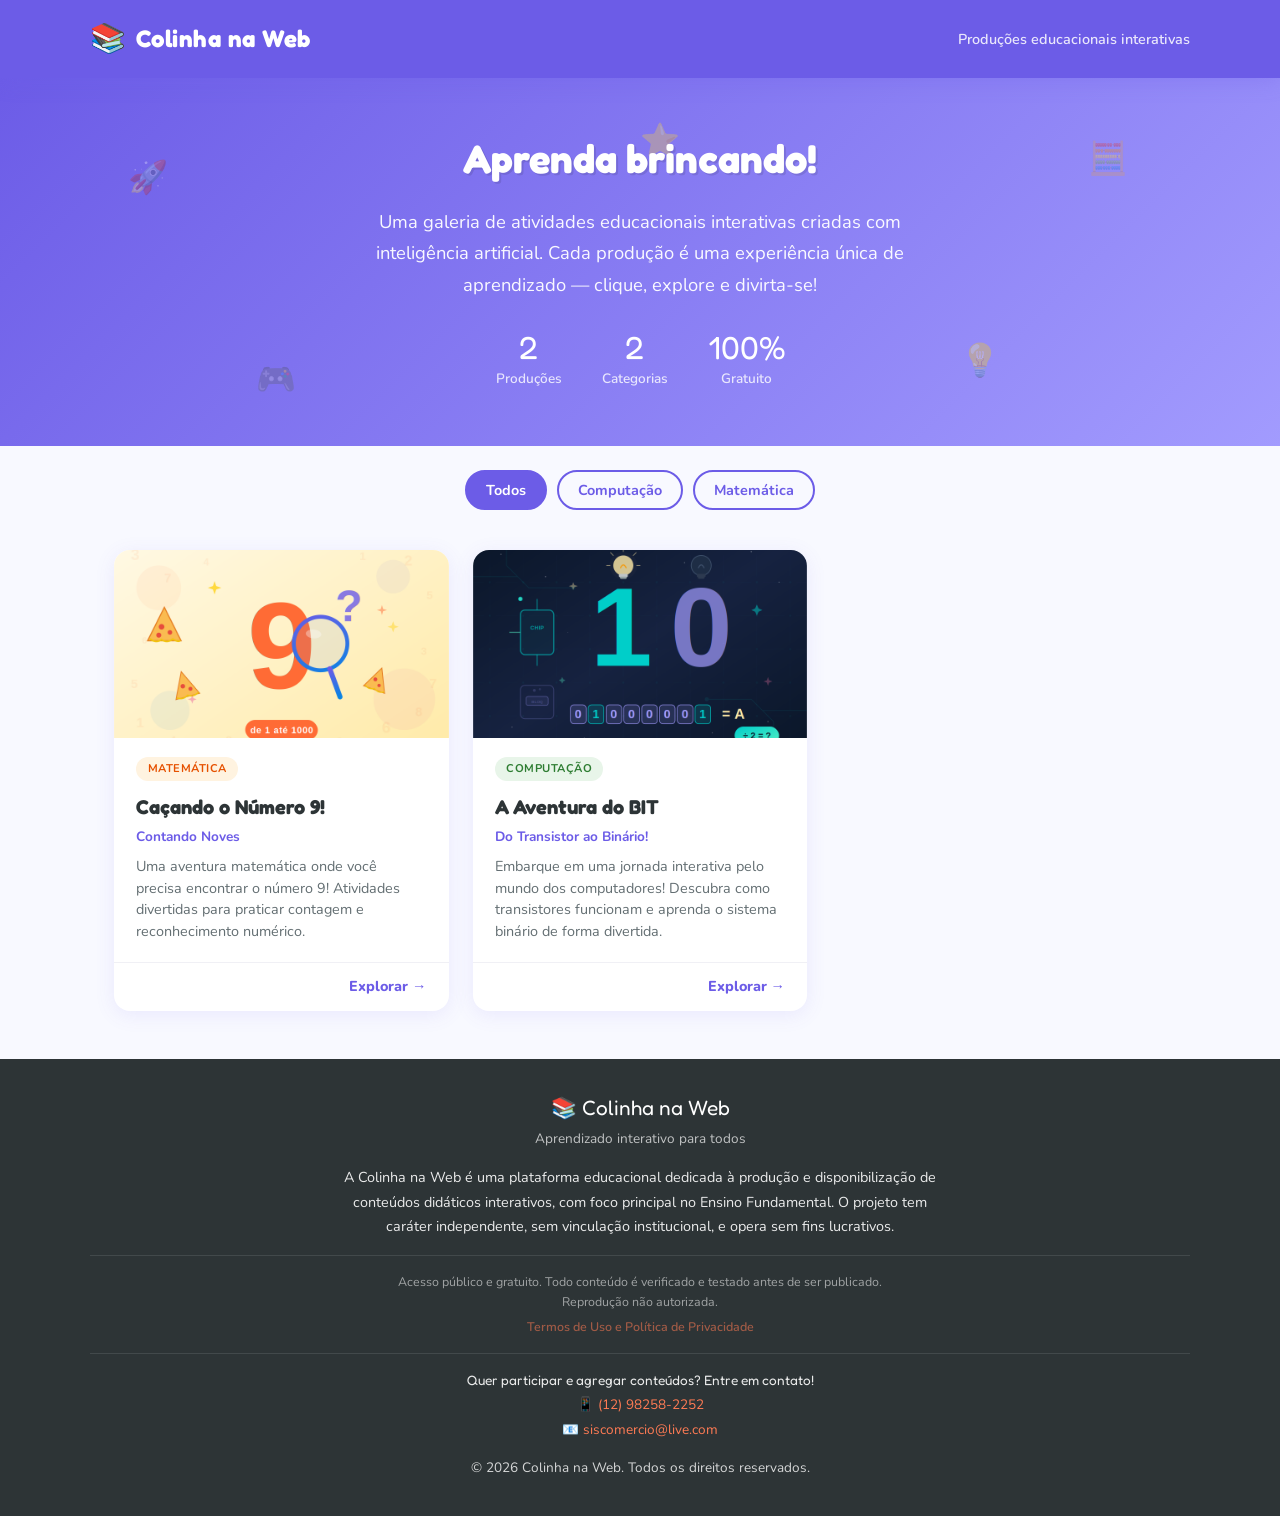
==== commit 63c901bd: "feat: thumbnails profissionais do Claude Web no lugar das capas CSS - Thumbnail Caçando o Número 9: " ====
--- a/index.html
+++ b/index.html
@@ -87,24 +87,7 @@
             <!-- Card 1: Contando Noves (primeiro, conforme ordem do colégio) -->
             <a href="producoes/contando-noves.html" class="card" data-tags="matematica">
                 <div class="card-thumbnail">
-                    <div class="cover cover-noves">
-                        <!-- Números espalhados ao fundo -->
-                        <span class="noves-num" style="--x: 8%; --y: 15%; --size: 1.4rem; --rot: -12deg;">3</span>
-                        <span class="noves-num" style="--x: 22%; --y: 65%; --size: 1.1rem; --rot: 8deg;">7</span>
-                        <span class="noves-num" style="--x: 75%; --y: 20%; --size: 1.2rem; --rot: 15deg;">2</span>
-                        <span class="noves-num" style="--x: 88%; --y: 60%; --size: 1.3rem; --rot: -8deg;">5</span>
-                        <span class="noves-num" style="--x: 15%; --y: 38%; --size: 1rem; --rot: 20deg;">1</span>
-                        <span class="noves-num" style="--x: 60%; --y: 72%; --size: 1.1rem; --rot: -18deg;">4</span>
-                        <span class="noves-num" style="--x: 42%; --y: 12%; --size: 1rem; --rot: 5deg;">6</span>
-                        <span class="noves-num" style="--x: 85%; --y: 35%; --size: 1rem; --rot: -25deg;">8</span>
-                        <!-- Grande 9 central -->
-                        <div class="noves-hero">
-                            <span class="noves-big">9</span>
-                            <span class="noves-interrogacao">?</span>
-                        </div>
-                        <!-- Lupa decorativa -->
-                        <div class="noves-lupa">🔍</div>
-                    </div>
+                    <img src="thumbnails/thumb-cacando-nove.png" alt="Caçando o Número 9 — de 1 até 1000">
                 </div>
                 <div class="card-body">
                     <div class="card-tags">
@@ -125,26 +108,7 @@
             <!-- Card 2: Aventura do BIT -->
             <a href="producoes/aventura-do-bit-v2.html" class="card" data-tags="computacao">
                 <div class="card-thumbnail">
-                    <div class="cover cover-bit">
-                        <!-- Grid de circuito ao fundo -->
-                        <div class="bit-grid"></div>
-                        <!-- Nós do circuito com glow -->
-                        <span class="bit-node" style="--x: 20%; --y: 25%; --delay: 0s;"></span>
-                        <span class="bit-node" style="--x: 50%; --y: 15%; --delay: 0.4s;"></span>
-                        <span class="bit-node" style="--x: 80%; --y: 30%; --delay: 0.8s;"></span>
-                        <span class="bit-node" style="--x: 35%; --y: 70%; --delay: 1.2s;"></span>
-                        <span class="bit-node" style="--x: 65%; --y: 75%; --delay: 0.6s;"></span>
-                        <span class="bit-node" style="--x: 10%; --y: 55%; --delay: 1s;"></span>
-                        <span class="bit-node" style="--x: 90%; --y: 55%; --delay: 0.2s;"></span>
-                        <!-- Display central -->
-                        <div class="bit-display">
-                            <div class="bit-display-row">
-                                <span class="bit-digit bit-zero">0</span>
-                                <span class="bit-digit bit-one">1</span>
-                            </div>
-                            <div class="bit-display-label">BIT</div>
-                        </div>
-                    </div>
+                    <img src="thumbnails/thumb-aventura-bit.png" alt="A Aventura do BIT — Do Transistor ao Binário">
                 </div>
                 <div class="card-body">
                     <div class="card-tags">
--- a/style.css
+++ b/style.css
@@ -291,192 +291,7 @@
     filter: drop-shadow(0 4px 8px rgba(0, 0, 0, 0.2));
 }
 
-/* ===== CAPAS TEMÁTICAS ===== */
-.cover {
-    width: 100%;
-    height: 100%;
-    position: relative;
-    overflow: hidden;
-    display: flex;
-    align-items: center;
-    justify-content: center;
-}
-
-/* --------------------------------------------------------
-   CAPA: Caçando o Número 9
-   Conceito: "Onde está o 9?" — números espalhados, lupa,
-   o 9 gigante brilhando no centro, convida a clicar.
-   -------------------------------------------------------- */
-.cover-noves {
-    background: linear-gradient(135deg, #FF6B35 0%, #FF9A56 40%, #FFD93D 100%);
-}
-
-/* Números espalhados (1–8, desfocados) */
-.noves-num {
-    position: absolute;
-    left: var(--x);
-    top: var(--y);
-    font-family: 'Fredoka One', cursive;
-    font-size: var(--size);
-    color: rgba(255, 255, 255, 0.35);
-    transform: rotate(var(--rot));
-    z-index: 1;
-    user-select: none;
-}
-
-/* O grande 9 central */
-.noves-hero {
-    position: relative;
-    z-index: 2;
-    display: flex;
-    align-items: baseline;
-    gap: 0;
-}
-
-.noves-big {
-    font-family: 'Fredoka One', cursive;
-    font-size: 6rem;
-    line-height: 1;
-    color: white;
-    text-shadow:
-        0 0 30px rgba(255, 255, 255, 0.6),
-        0 0 60px rgba(255, 255, 255, 0.3),
-        0 4px 0 rgba(0, 0, 0, 0.15);
-    animation: novePulse 2.5s ease-in-out infinite;
-}
-
-@keyframes novePulse {
-    0%, 100% { transform: scale(1); text-shadow: 0 0 30px rgba(255,255,255,0.6), 0 0 60px rgba(255,255,255,0.3), 0 4px 0 rgba(0,0,0,0.15); }
-    50% { transform: scale(1.06); text-shadow: 0 0 40px rgba(255,255,255,0.8), 0 0 80px rgba(255,255,255,0.4), 0 4px 0 rgba(0,0,0,0.15); }
-}
-
-.noves-interrogacao {
-    font-family: 'Fredoka One', cursive;
-    font-size: 3rem;
-    color: white;
-    opacity: 0.9;
-    animation: questionBounce 1.5s ease-in-out infinite;
-    margin-left: -0.2rem;
-}
-
-@keyframes questionBounce {
-    0%, 100% { transform: translateY(0) rotate(0deg); }
-    50% { transform: translateY(-6px) rotate(8deg); }
-}
-
-/* Lupa no canto */
-.noves-lupa {
-    position: absolute;
-    bottom: 0.6rem;
-    right: 0.8rem;
-    font-size: 1.8rem;
-    z-index: 3;
-    animation: lupaSwing 3s ease-in-out infinite;
-    filter: drop-shadow(0 2px 4px rgba(0,0,0,0.2));
-}
-
-@keyframes lupaSwing {
-    0%, 100% { transform: rotate(-10deg); }
-    50% { transform: rotate(10deg); }
-}
-
-/* --------------------------------------------------------
-   CAPA: Aventura do BIT
-   Conceito: Circuito com nós brilhantes, display neon
-   central mostrando "0 1" — tech e convidativo.
-   -------------------------------------------------------- */
-.cover-bit {
-    background: linear-gradient(135deg, #0a0f1c 0%, #151d33 50%, #1a2744 100%);
-}
-
-/* Grid de circuito ao fundo */
-.bit-grid {
-    position: absolute;
-    top: 0;
-    left: 0;
-    width: 100%;
-    height: 100%;
-    background-image:
-        linear-gradient(rgba(0, 206, 201, 0.06) 1px, transparent 1px),
-        linear-gradient(90deg, rgba(0, 206, 201, 0.06) 1px, transparent 1px);
-    background-size: 30px 30px;
-}
-
-/* Nós do circuito */
-.bit-node {
-    position: absolute;
-    left: var(--x);
-    top: var(--y);
-    width: 6px;
-    height: 6px;
-    background: #00CEC9;
-    border-radius: 50%;
-    z-index: 1;
-    box-shadow: 0 0 8px #00CEC9, 0 0 20px rgba(0, 206, 201, 0.4);
-    animation: nodeGlow 2s ease-in-out infinite;
-    animation-delay: var(--delay);
-}
-
-@keyframes nodeGlow {
-    0%, 100% { opacity: 0.4; transform: scale(1); box-shadow: 0 0 8px #00CEC9, 0 0 20px rgba(0,206,201,0.3); }
-    50% { opacity: 1; transform: scale(1.5); box-shadow: 0 0 12px #00CEC9, 0 0 30px rgba(0,206,201,0.6); }
-}
-
-/* Display central 0 1 */
-.bit-display {
-    position: relative;
-    z-index: 2;
-    display: flex;
-    flex-direction: column;
-    align-items: center;
-    gap: 0.3rem;
-}
-
-.bit-display-row {
-    display: flex;
-    gap: 0.8rem;
-}
-
-.bit-digit {
-    font-family: 'Courier New', monospace;
-    font-size: 4rem;
-    font-weight: 900;
-    line-height: 1;
-}
-
-.bit-zero {
-    color: rgba(0, 206, 201, 0.35);
-    text-shadow: 0 0 15px rgba(0, 206, 201, 0.2);
-    animation: digitDim 3s ease-in-out infinite;
-}
-
-.bit-one {
-    color: #55EFC4;
-    text-shadow: 0 0 20px rgba(85, 239, 196, 0.7), 0 0 40px rgba(85, 239, 196, 0.3);
-    animation: digitBright 3s ease-in-out infinite;
-}
-
-@keyframes digitDim {
-    0%, 100% { opacity: 0.5; }
-    50% { opacity: 1; color: #55EFC4; text-shadow: 0 0 20px rgba(85,239,196,0.7), 0 0 40px rgba(85,239,196,0.3); }
-}
-
-@keyframes digitBright {
-    0%, 100% { opacity: 1; }
-    50% { opacity: 0.5; color: rgba(0,206,201,0.35); text-shadow: 0 0 15px rgba(0,206,201,0.2); }
-}
-
-.bit-display-label {
-    font-family: 'Fredoka One', cursive;
-    font-size: 1rem;
-    letter-spacing: 6px;
-    color: #00CEC9;
-    text-shadow: 0 0 10px rgba(0, 206, 201, 0.5);
-    background: rgba(0, 206, 201, 0.08);
-    padding: 0.15rem 1rem;
-    border: 1px solid rgba(0, 206, 201, 0.2);
-    border-radius: 4px;
-}
+/* ===== THUMBNAILS ===== */
 
 /* Card Body */
 .card-body {
@@ -615,14 +430,14 @@
 }
 
 .footer-termos-link {
-    color: #a29bfe;
+    color: #FF7B54;
     text-decoration: none;
     font-weight: 600;
     transition: 0.3s ease;
 }
 
 .footer-termos-link:hover {
-    color: #FFD93D;
+    color: #FFB347;
     text-decoration: underline;
 }
 
@@ -645,13 +460,13 @@
 }
 
 .footer-contato a {
-    color: #a29bfe;
+    color: #FF7B54;
     text-decoration: none;
     transition: 0.3s ease;
 }
 
 .footer-contato a:hover {
-    color: #FFD93D;
+    color: #FFB347;
 }
 
 .footer-info p {
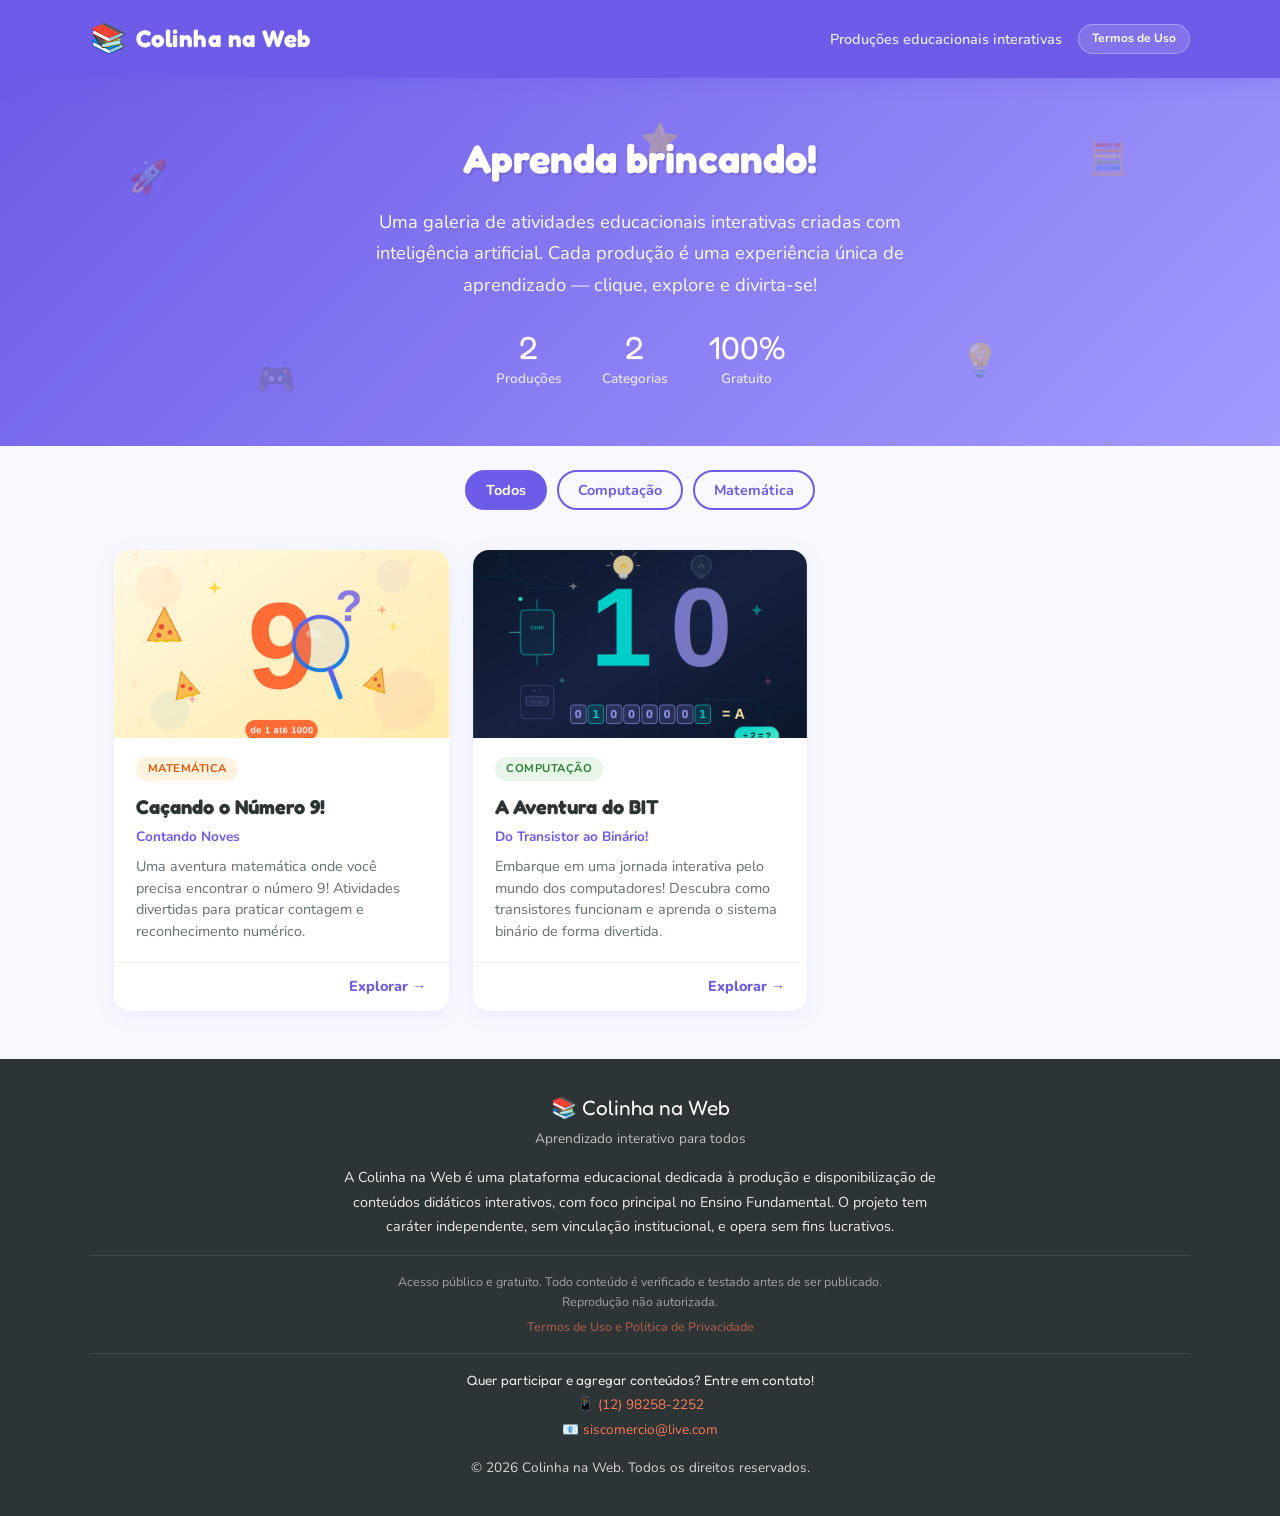
==== commit 37ef4f1a: "feat: botão Termos de Uso no header + cache-bust CSS Co-Authored-By: Claude Opus 4.6 <noreply@anthro" ====
--- a/index.html
+++ b/index.html
@@ -24,7 +24,7 @@
     <link rel="preconnect" href="https://fonts.gstatic.com" crossorigin>
     <link href="https://fonts.googleapis.com/css2?family=Fredoka+One&family=Nunito:wght@400;600;700;800&display=swap" rel="stylesheet">
 
-    <link rel="stylesheet" href="style.css">
+    <link rel="stylesheet" href="style.css?v=3">
 </head>
 <body>
 
@@ -35,7 +35,10 @@
                 <span class="logo-icon">📚</span>
                 <h1 class="logo-text">Colinha na Web</h1>
             </div>
-            <p class="tagline">Produções educacionais interativas</p>
+            <nav class="header-nav">
+                <p class="tagline">Produções educacionais interativas</p>
+                <a href="termos-de-uso.html" class="header-termos-btn">Termos de Uso</a>
+            </nav>
         </div>
     </header>
 
--- a/style.css
+++ b/style.css
@@ -83,10 +83,35 @@
     letter-spacing: 0.5px;
 }
 
+.header-nav {
+    display: flex;
+    align-items: center;
+    gap: 1rem;
+}
+
 .tagline {
     font-size: 0.9rem;
     opacity: 0.85;
     font-weight: 600;
+}
+
+.header-termos-btn {
+    font-family: 'Nunito', sans-serif;
+    font-size: 0.75rem;
+    font-weight: 700;
+    color: white;
+    background: rgba(255, 255, 255, 0.15);
+    border: 1px solid rgba(255, 255, 255, 0.3);
+    padding: 0.3rem 0.8rem;
+    border-radius: 20px;
+    text-decoration: none;
+    transition: 0.3s ease;
+    white-space: nowrap;
+}
+
+.header-termos-btn:hover {
+    background: rgba(255, 255, 255, 0.25);
+    border-color: rgba(255, 255, 255, 0.5);
 }
 
 /* ===== HERO ===== */
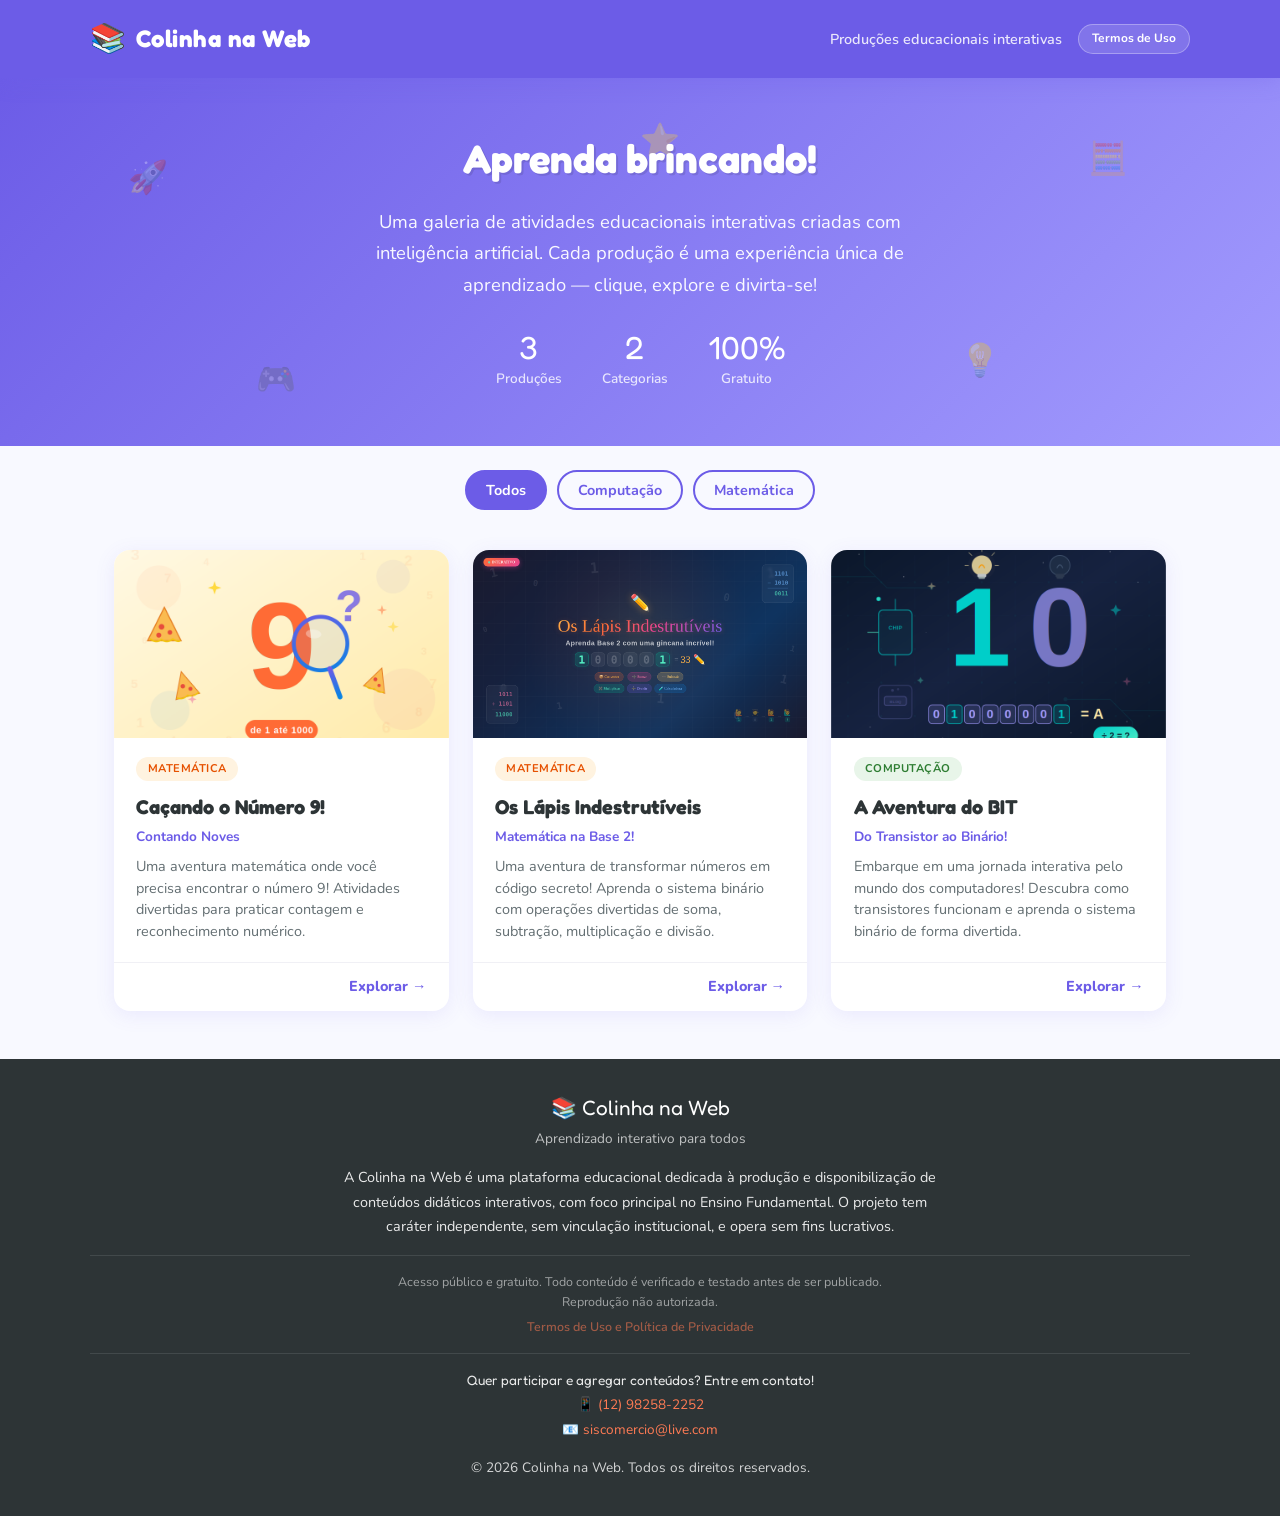
==== commit d9f03ca2: "feat: nova produção Lápis Indestrutíveis (Matemática) Adiciona produção interativa sobre lápis e núm" ====
--- a/index.html
+++ b/index.html
@@ -52,7 +52,7 @@
             </p>
             <div class="hero-stats">
                 <div class="stat">
-                    <span class="stat-number">2</span>
+                    <span class="stat-number">3</span>
                     <span class="stat-label">Produções</span>
                 </div>
                 <div class="stat">
@@ -108,7 +108,28 @@
                 </div>
             </a>
 
-            <!-- Card 2: Aventura do BIT -->
+            <!-- Card 2: Lápis Indestrutíveis -->
+            <a href="producoes/lapis-indestrutiveis.html" class="card" data-tags="matematica">
+                <div class="card-thumbnail">
+                    <img src="thumbnails/thumb-lapis-indestrutiveis.png" alt="Os Lápis Indestrutíveis — Matemática na Base 2">
+                </div>
+                <div class="card-body">
+                    <div class="card-tags">
+                        <span class="tag tag-matematica">Matemática</span>
+                    </div>
+                    <h3 class="card-title">Os Lápis Indestrutíveis</h3>
+                    <p class="card-subtitle">Matemática na Base 2!</p>
+                    <p class="card-description">
+                        Uma aventura de transformar números em código secreto!
+                        Aprenda o sistema binário com operações divertidas de soma, subtração, multiplicação e divisão.
+                    </p>
+                </div>
+                <div class="card-footer">
+                    <span class="card-cta">Explorar →</span>
+                </div>
+            </a>
+
+            <!-- Card 3: Aventura do BIT -->
             <a href="producoes/aventura-do-bit-v2.html" class="card" data-tags="computacao">
                 <div class="card-thumbnail">
                     <img src="thumbnails/thumb-aventura-bit.png" alt="A Aventura do BIT — Do Transistor ao Binário">
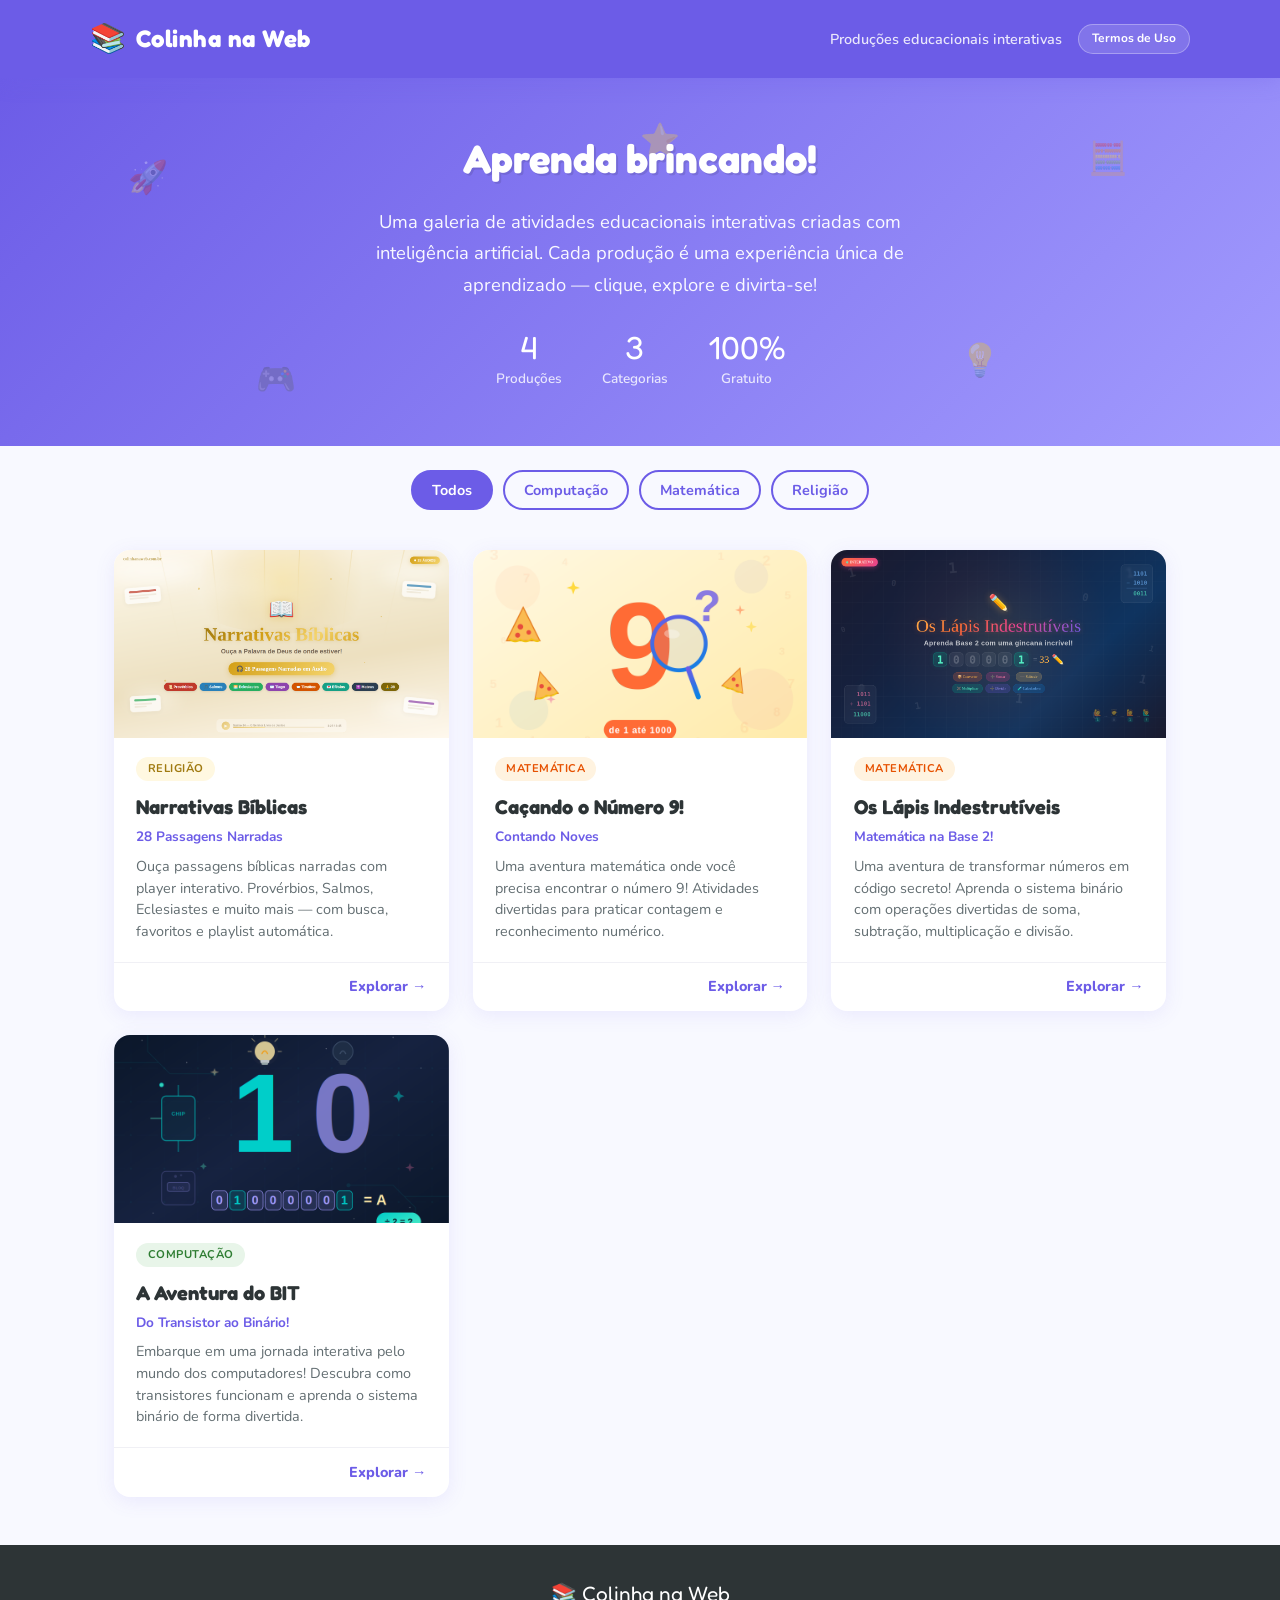
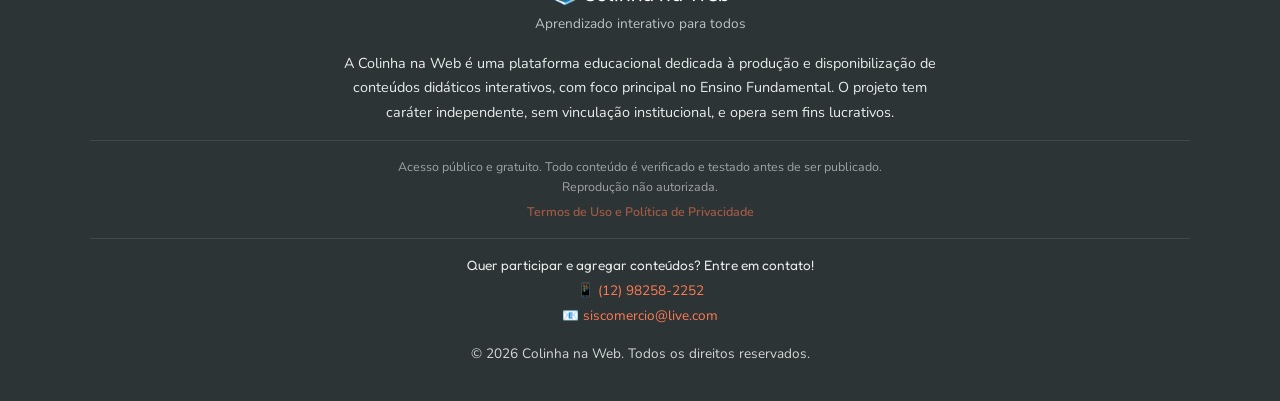
==== commit 8fe8de2c: "feat: nova produção Narrativas Bíblicas (Religião) Player de áudio com 28 passagens bíblicas narrada" ====
--- a/index.html
+++ b/index.html
@@ -24,7 +24,7 @@
     <link rel="preconnect" href="https://fonts.gstatic.com" crossorigin>
     <link href="https://fonts.googleapis.com/css2?family=Fredoka+One&family=Nunito:wght@400;600;700;800&display=swap" rel="stylesheet">
 
-    <link rel="stylesheet" href="style.css?v=3">
+    <link rel="stylesheet" href="style.css?v=4">
 </head>
 <body>
 
@@ -52,11 +52,11 @@
             </p>
             <div class="hero-stats">
                 <div class="stat">
+                    <span class="stat-number">4</span>
+                    <span class="stat-label">Produções</span>
+                </div>
+                <div class="stat">
                     <span class="stat-number">3</span>
-                    <span class="stat-label">Produções</span>
-                </div>
-                <div class="stat">
-                    <span class="stat-number">2</span>
                     <span class="stat-label">Categorias</span>
                 </div>
                 <div class="stat">
@@ -80,12 +80,34 @@
             <button class="filter-btn active" data-filter="todos">Todos</button>
             <button class="filter-btn" data-filter="computacao">Computação</button>
             <button class="filter-btn" data-filter="matematica">Matemática</button>
+            <button class="filter-btn" data-filter="religiao">Religião</button>
         </div>
     </section>
 
     <!-- Grid de Produções -->
     <section class="gallery">
         <div class="gallery-grid">
+
+            <!-- Card: Narrativas Bíblicas -->
+            <a href="producoes/narrativas-biblicas.html" class="card" data-tags="religiao">
+                <div class="card-thumbnail">
+                    <img src="thumbnails/thumb-narrativas-biblicas.png" alt="Narrativas Bíblicas — 28 Passagens Narradas">
+                </div>
+                <div class="card-body">
+                    <div class="card-tags">
+                        <span class="tag tag-religiao">Religião</span>
+                    </div>
+                    <h3 class="card-title">Narrativas Bíblicas</h3>
+                    <p class="card-subtitle">28 Passagens Narradas</p>
+                    <p class="card-description">
+                        Ouça passagens bíblicas narradas com player interativo.
+                        Provérbios, Salmos, Eclesiastes e muito mais — com busca, favoritos e playlist automática.
+                    </p>
+                </div>
+                <div class="card-footer">
+                    <span class="card-cta">Explorar →</span>
+                </div>
+            </a>
 
             <!-- Card 1: Contando Noves (primeiro, conforme ordem do colégio) -->
             <a href="producoes/contando-noves.html" class="card" data-tags="matematica">
--- a/style.css
+++ b/style.css
@@ -360,6 +360,11 @@
     color: #C62828;
 }
 
+.tag-religiao {
+    background: #FFF8E1;
+    color: #A07A10;
+}
+
 .card-title {
     font-family: 'Fredoka One', cursive;
     font-size: 1.25rem;
